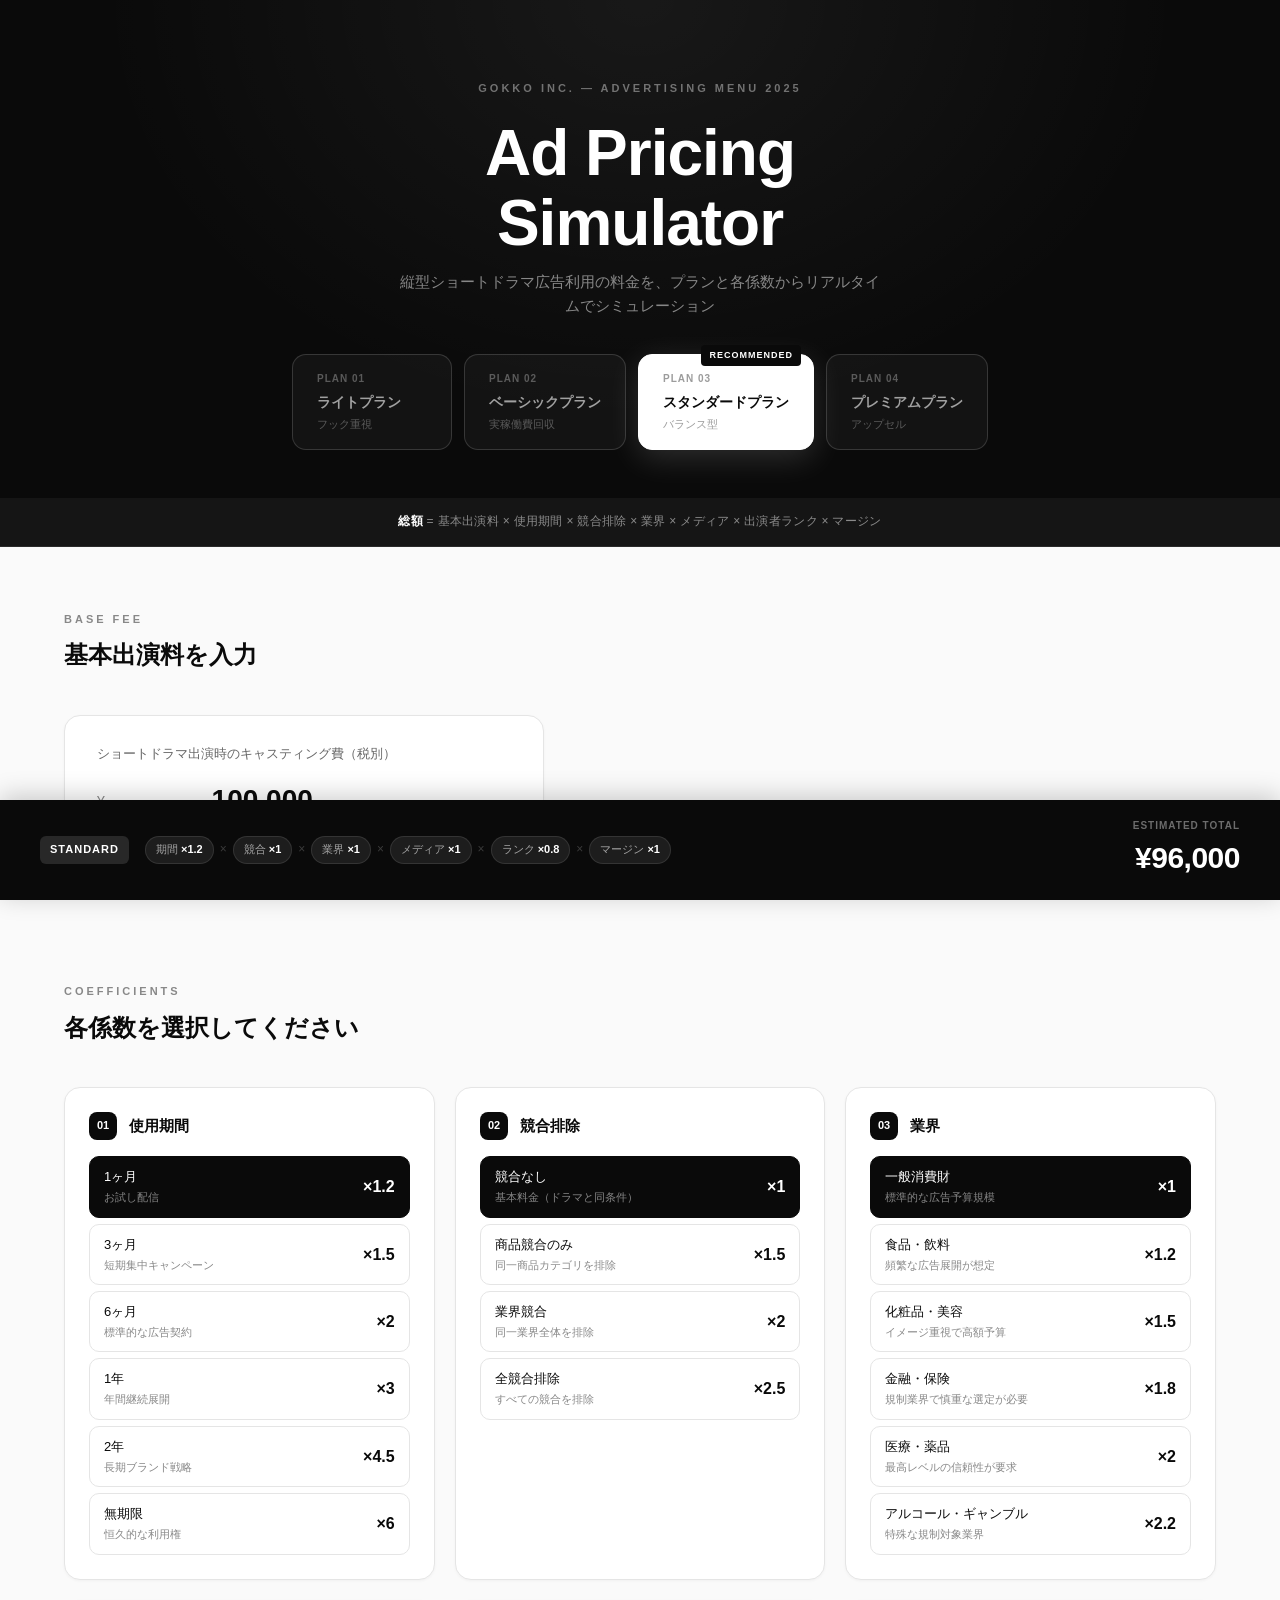
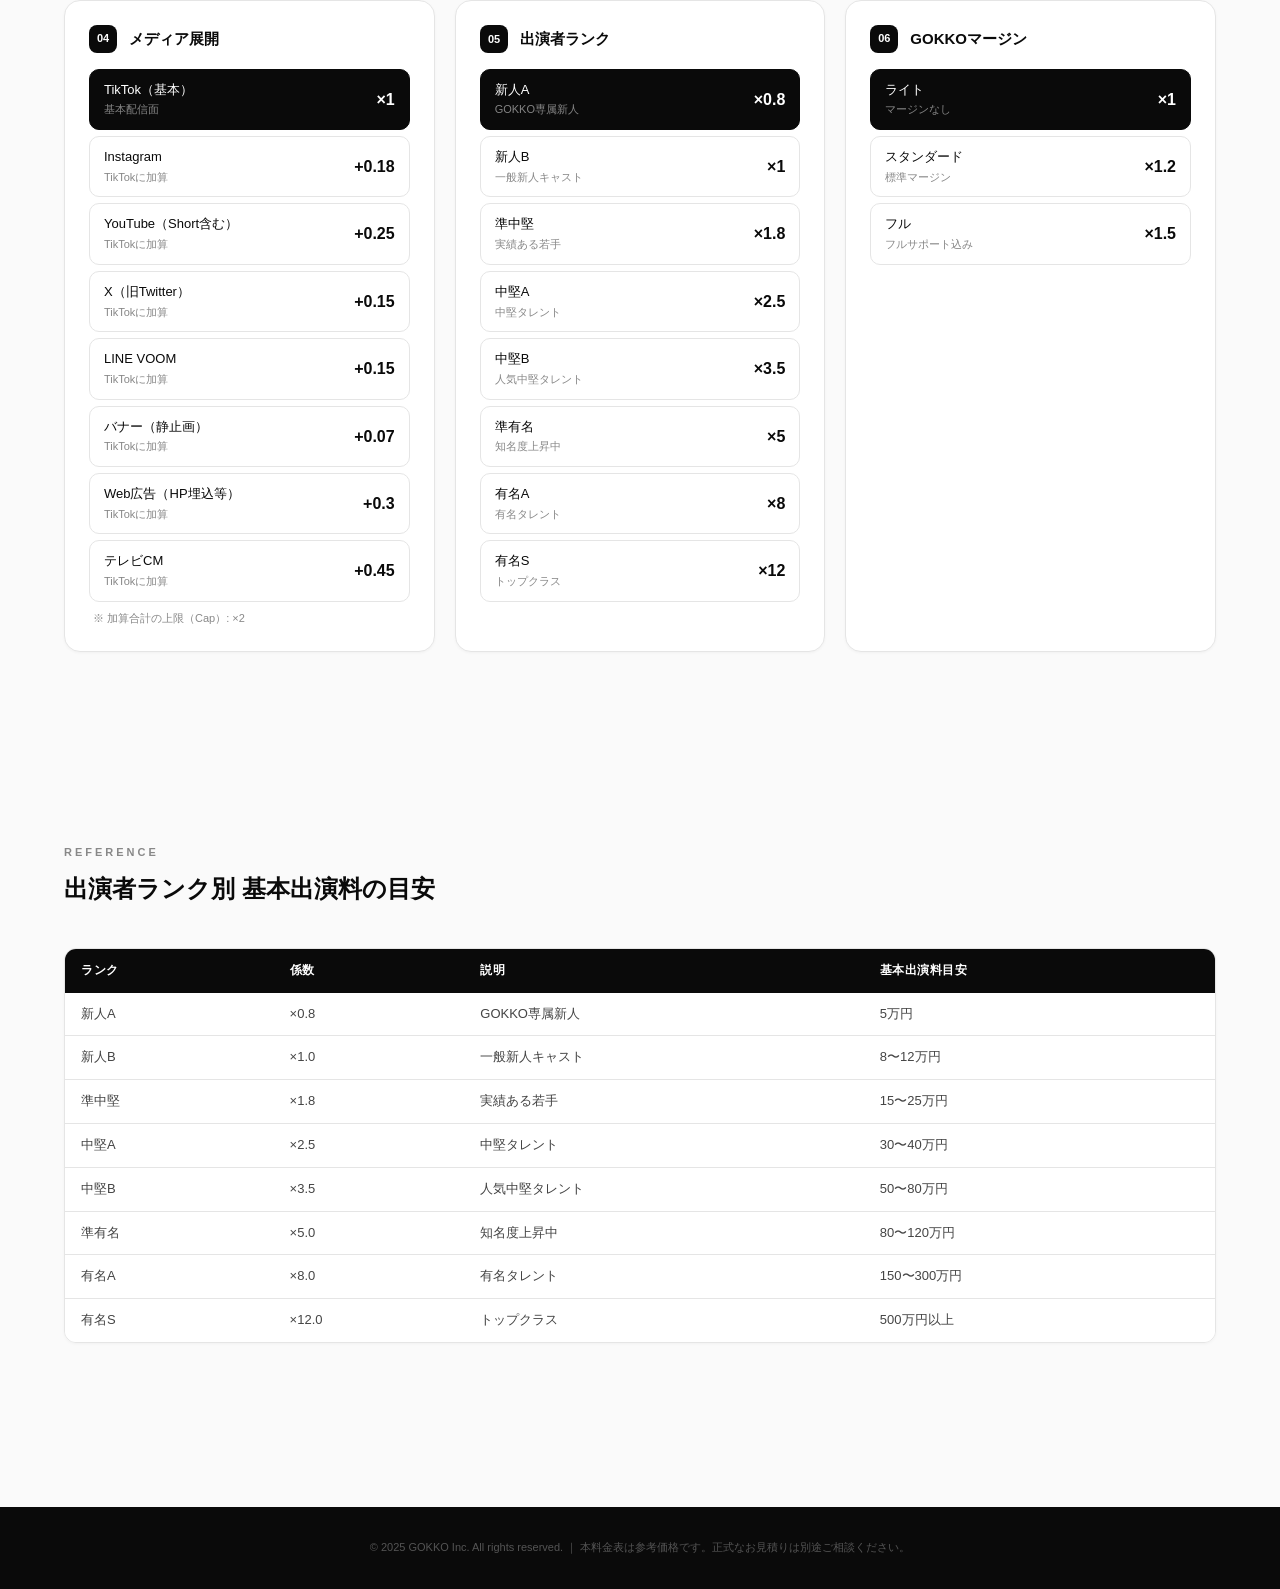
==== gokko-ad-pricing-preview.html @ 164bc6ac "Initial commit: ごっこ倶楽部広告料金シミュレーション Co-Authored-By: Claude Opus 4.6 (1M context) <noreply@anthropic.c" ====
<!DOCTYPE html>
<html lang="ja">
<head>
<meta charset="UTF-8">
<meta name="viewport" content="width=device-width, initial-scale=1.0">
<title>GOKKO | 縦型ショートドラマ 広告利用メニュー</title>
<!-- Google Auth removed for preview -->
<style>
  *, *::before, *::after { margin: 0; padding: 0; box-sizing: border-box; }

  :root {
    --black: #0a0a0a;
    --dark: #151515;
    --gray-900: #1e1e1e;
    --gray-800: #2a2a2a;
    --gray-700: #444;
    --gray-600: #666;
    --gray-500: #888;
    --gray-400: #aaa;
    --gray-300: #ccc;
    --gray-200: #e0e0e0;
    --gray-100: #f5f5f5;
    --white: #ffffff;
    --bg: #fafafa;
    --card-bg: #ffffff;
    --card-border: #e5e5e5;
    --selected-bg: var(--black);
    --selected-text: var(--white);
    --font-ja: -apple-system, BlinkMacSystemFont, 'Hiragino Sans', 'Hiragino Kaku Gothic ProN', 'Noto Sans JP', Meiryo, sans-serif;
    --font-en: -apple-system, BlinkMacSystemFont, 'Helvetica Neue', Arial, sans-serif;
  }

  html { scroll-behavior: smooth; }
  body {
    font-family: var(--font-ja);
    background: var(--bg);
    color: var(--black);
    line-height: 1.6;
    -webkit-font-smoothing: antialiased;
  }

  /* ── Hero (Black) ── */
  .hero {
    background: var(--black);
    color: var(--white);
    min-height: 420px;
    display: flex;
    flex-direction: column;
    justify-content: center;
    align-items: center;
    text-align: center;
    padding: 80px 24px 48px;
    position: relative;
    overflow: hidden;
  }
  .hero::before {
    content: '';
    position: absolute;
    inset: 0;
    background: radial-gradient(ellipse at 50% 0%, rgba(255,255,255,0.06) 0%, transparent 60%);
  }
  .hero-badge {
    font-family: var(--font-en);
    font-size: 11px;
    font-weight: 600;
    letter-spacing: 3px;
    text-transform: uppercase;
    color: rgba(255,255,255,0.4);
    margin-bottom: 20px;
    position: relative;
  }
  .hero h1 {
    font-family: var(--font-en);
    font-size: clamp(32px, 5vw, 64px);
    font-weight: 800;
    letter-spacing: -1px;
    line-height: 1.1;
    margin-bottom: 12px;
    position: relative;
  }
  .hero p {
    font-size: 15px;
    color: rgba(255,255,255,0.5);
    max-width: 480px;
    position: relative;
  }

  /* ── Plan Selector (inside hero) ── */
  .plan-selector {
    display: flex;
    gap: 12px;
    margin-top: 36px;
    position: relative;
    flex-wrap: wrap;
    justify-content: center;
  }
  .plan-btn {
    position: relative;
    padding: 16px 24px;
    border: 1px solid rgba(255,255,255,0.15);
    border-radius: 14px;
    background: rgba(255,255,255,0.04);
    color: rgba(255,255,255,0.6);
    cursor: pointer;
    transition: all 0.3s;
    text-align: left;
    min-width: 160px;
  }
  .plan-btn:hover { border-color: rgba(255,255,255,0.3); color: var(--white); }
  .plan-btn.active {
    background: var(--white);
    color: var(--black);
    border-color: var(--white);
    box-shadow: 0 8px 32px rgba(255,255,255,0.15);
  }
  .plan-btn .plan-num {
    font-family: var(--font-en);
    font-size: 10px;
    font-weight: 700;
    letter-spacing: 1px;
    opacity: 0.5;
    display: block;
    margin-bottom: 4px;
  }
  .plan-btn.active .plan-num { opacity: 0.4; }
  .plan-btn .plan-name {
    font-size: 14px;
    font-weight: 700;
    display: block;
  }
  .plan-btn .plan-sub {
    font-size: 11px;
    opacity: 0.5;
    display: block;
    margin-top: 2px;
  }
  .plan-btn.active .plan-sub { opacity: 0.4; }
  .plan-recommended {
    position: absolute;
    top: -10px;
    right: 12px;
    font-family: var(--font-en);
    font-size: 9px;
    font-weight: 700;
    letter-spacing: 1px;
    text-transform: uppercase;
    background: var(--black);
    color: var(--white);
    padding: 3px 8px;
    border-radius: 4px;
  }
  .plan-btn.active .plan-recommended {
    background: var(--black);
    color: var(--white);
  }

  /* ── Formula Bar (Black) ── */
  .formula-bar {
    background: var(--dark);
    color: rgba(255,255,255,0.5);
    padding: 14px 24px;
    text-align: center;
    font-family: var(--font-en);
    font-size: 12px;
    letter-spacing: 0.3px;
    border-bottom: 1px solid var(--gray-800);
  }
  .formula-bar span { color: var(--white); font-weight: 600; }

  /* ── Container ── */
  .container { max-width: 1200px; margin: 0 auto; padding: 0 24px; }

  .section { padding: 64px 0; }
  .section-label {
    font-family: var(--font-en);
    font-size: 11px;
    font-weight: 600;
    letter-spacing: 3px;
    text-transform: uppercase;
    color: var(--gray-500);
    margin-bottom: 8px;
  }
  .section-title {
    font-size: 24px;
    font-weight: 700;
    margin-bottom: 40px;
    color: var(--black);
  }

  /* ── Base Fee ── */
  .base-fee-card {
    background: var(--card-bg);
    border: 1px solid var(--card-border);
    border-radius: 16px;
    padding: 28px 32px;
    max-width: 480px;
    box-shadow: 0 1px 3px rgba(0,0,0,0.04);
  }
  .base-fee-card label {
    display: block;
    font-size: 13px;
    font-weight: 500;
    margin-bottom: 12px;
    color: var(--gray-600);
  }
  .input-row { display: flex; align-items: center; gap: 8px; }
  .input-row span { font-size: 14px; color: var(--gray-500); }
  .base-fee-input {
    font-family: var(--font-en);
    font-size: 28px;
    font-weight: 700;
    background: transparent;
    border: none;
    border-bottom: 2px solid var(--gray-200);
    color: var(--black);
    padding: 8px 0;
    width: 200px;
    outline: none;
    transition: border-color 0.3s;
    text-align: right;
  }
  .base-fee-input:focus { border-color: var(--black); }
  .base-fee-input::placeholder { color: var(--gray-300); }

  /* ── Coefficient Cards ── */
  .coeff-grid {
    display: grid;
    grid-template-columns: repeat(auto-fit, minmax(340px, 1fr));
    gap: 20px;
    margin-bottom: 64px;
  }
  .coeff-card {
    background: var(--card-bg);
    border: 1px solid var(--card-border);
    border-radius: 16px;
    padding: 24px;
    box-shadow: 0 1px 3px rgba(0,0,0,0.04);
    transition: box-shadow 0.3s;
  }
  .coeff-card:hover { box-shadow: 0 4px 16px rgba(0,0,0,0.08); }

  .coeff-header {
    display: flex;
    align-items: center;
    gap: 12px;
    margin-bottom: 16px;
  }
  .coeff-number {
    font-family: var(--font-en);
    font-size: 11px;
    font-weight: 700;
    width: 28px;
    height: 28px;
    display: flex;
    align-items: center;
    justify-content: center;
    background: var(--black);
    color: var(--white);
    border-radius: 8px;
  }
  .coeff-name { font-size: 15px; font-weight: 700; }

  .coeff-options, .media-options { display: flex; flex-direction: column; gap: 6px; }

  .coeff-option, .media-option {
    display: flex;
    align-items: center;
    justify-content: space-between;
    padding: 10px 14px;
    background: transparent;
    border: 1px solid var(--card-border);
    border-radius: 10px;
    cursor: pointer;
    transition: all 0.2s;
    -webkit-user-select: none;
    user-select: none;
  }
  .coeff-option:hover, .media-option:hover {
    border-color: var(--gray-400);
    background: var(--gray-100);
  }
  .coeff-option.selected, .media-option.selected {
    background: var(--black);
    color: var(--white);
    border-color: var(--black);
  }
  .coeff-option.selected .opt-coeff, .media-option.selected .opt-coeff { color: var(--white); }
  .coeff-option.selected .opt-desc, .media-option.selected .opt-desc { color: rgba(255,255,255,0.5); }

  .opt-left { display: flex; flex-direction: column; gap: 1px; }
  .opt-label { font-size: 13px; font-weight: 500; }
  .opt-desc { font-size: 11px; color: var(--gray-500); transition: color 0.2s; }
  .opt-coeff {
    font-family: var(--font-en);
    font-size: 16px;
    font-weight: 700;
    color: var(--black);
    transition: color 0.2s;
    white-space: nowrap;
    margin-left: 12px;
  }

  .media-note {
    font-size: 11px;
    color: var(--gray-500);
    margin-top: 8px;
    padding-left: 4px;
  }

  /* ── Result Panel (Black) ── */
  .result-panel {
    position: sticky;
    bottom: 0;
    left: 0;
    right: 0;
    background: var(--black);
    color: var(--white);
    padding: 18px 24px;
    z-index: 100;
    box-shadow: 0 -4px 24px rgba(0,0,0,0.2);
  }
  .result-inner {
    max-width: 1200px;
    margin: 0 auto;
    display: flex;
    align-items: center;
    justify-content: space-between;
    flex-wrap: wrap;
    gap: 16px;
  }
  .result-left { display: flex; align-items: center; gap: 16px; flex-wrap: wrap; }
  .result-plan-badge {
    font-family: var(--font-en);
    font-size: 11px;
    font-weight: 700;
    letter-spacing: 1px;
    padding: 5px 10px;
    background: rgba(255,255,255,0.12);
    border-radius: 6px;
    white-space: nowrap;
  }
  .result-breakdown {
    display: flex;
    align-items: center;
    gap: 6px;
    flex-wrap: wrap;
  }
  .result-chip {
    font-size: 11px;
    padding: 4px 10px;
    background: rgba(255,255,255,0.08);
    border: 1px solid rgba(255,255,255,0.1);
    border-radius: 16px;
    color: rgba(255,255,255,0.6);
    white-space: nowrap;
  }
  .result-chip span {
    color: var(--white);
    font-family: var(--font-en);
    font-weight: 600;
  }
  .result-multiply {
    color: rgba(255,255,255,0.2);
    font-family: var(--font-en);
    font-weight: 300;
    font-size: 12px;
  }
  .result-total { text-align: right; }
  .result-total-label {
    font-size: 10px;
    color: rgba(255,255,255,0.4);
    letter-spacing: 1px;
    text-transform: uppercase;
    font-family: var(--font-en);
    font-weight: 600;
  }
  .result-total-value {
    font-family: var(--font-en);
    font-size: 30px;
    font-weight: 800;
    letter-spacing: -0.5px;
  }

  /* ── Reference Table ── */
  .ref-table-wrap {
    overflow-x: auto;
    margin-top: 32px;
    border-radius: 12px;
    border: 1px solid var(--card-border);
    box-shadow: 0 1px 3px rgba(0,0,0,0.04);
  }
  .ref-table {
    width: 100%;
    border-collapse: collapse;
    font-size: 13px;
    background: var(--card-bg);
  }
  .ref-table th {
    background: var(--black);
    color: var(--white);
    padding: 12px 16px;
    text-align: left;
    font-weight: 600;
    font-size: 12px;
    letter-spacing: 0.5px;
    white-space: nowrap;
  }
  .ref-table td {
    padding: 11px 16px;
    border-bottom: 1px solid var(--card-border);
    color: var(--gray-700);
  }
  .ref-table tr:last-child td { border-bottom: none; }
  .ref-table tr:hover td { background: var(--gray-100); }

  /* ── Footer (Black) ── */
  .footer {
    background: var(--black);
    color: rgba(255,255,255,0.3);
    padding: 32px 24px;
    text-align: center;
    font-size: 11px;
  }

  /* ── Responsive ── */
  @media (max-width: 768px) {
    .hero { min-height: auto; padding: 48px 20px 36px; }
    .hero h1 { font-size: 28px; }
    .plan-selector { flex-direction: column; align-items: stretch; }
    .plan-btn { min-width: unset; }
    .coeff-grid { grid-template-columns: 1fr; gap: 14px; }
    .result-inner { flex-direction: column; align-items: stretch; }
    .result-left { justify-content: center; }
    .result-total { text-align: center; }
    .result-total-value { font-size: 24px; }
    .section { padding: 40px 0; }
    .section-title { font-size: 20px; margin-bottom: 28px; }
  }

  /* ── Animations ── */
  @keyframes fadeUp {
    from { opacity: 0; transform: translateY(16px); }
    to { opacity: 1; transform: translateY(0); }
  }
  .coeff-card { animation: fadeUp 0.4s ease both; }
  .coeff-card:nth-child(1) { animation-delay: 0.03s; }
  .coeff-card:nth-child(2) { animation-delay: 0.06s; }
  .coeff-card:nth-child(3) { animation-delay: 0.09s; }
  .coeff-card:nth-child(4) { animation-delay: 0.12s; }
  .coeff-card:nth-child(5) { animation-delay: 0.15s; }
  .coeff-card:nth-child(6) { animation-delay: 0.18s; }

  /* ── Login Overlay ── */
  .login-overlay {
    position: fixed;
    inset: 0;
    z-index: 9999;
    background: var(--gray-100);
    display: flex;
    align-items: center;
    justify-content: center;
    transition: opacity 0.4s, visibility 0.4s;
  }
  .login-overlay.hidden {
    opacity: 0;
    visibility: hidden;
    pointer-events: none;
  }
  .login-card {
    background: var(--white);
    border-radius: 20px;
    padding: 48px 40px;
    text-align: center;
    max-width: 400px;
    width: 90%;
    box-shadow: 0 2px 20px rgba(0,0,0,0.06);
  }
  .login-card h2 {
    font-size: 26px;
    font-weight: 900;
    margin-bottom: 6px;
    color: var(--black);
  }
  .login-card .login-sub {
    font-size: 13px;
    color: var(--gray-500);
    margin-bottom: 32px;
  }
  .login-box {
    background: var(--gray-100);
    border-radius: 14px;
    padding: 28px 24px;
    margin-bottom: 20px;
  }
  .login-box p {
    font-size: 13px;
    color: var(--gray-600);
    margin-bottom: 16px;
  }
  .google-btn {
    display: inline-flex;
    align-items: center;
    gap: 10px;
    background: var(--white);
    border: 1px solid var(--card-border);
    border-radius: 10px;
    padding: 12px 28px;
    font-size: 14px;
    font-weight: 500;
    color: var(--black);
    cursor: pointer;
    transition: all 0.2s;
    font-family: var(--font-ja);
  }
  .google-btn:hover {
    border-color: var(--gray-400);
    box-shadow: 0 2px 8px rgba(0,0,0,0.08);
  }
  .google-btn svg { width: 18px; height: 18px; }
  .login-domain {
    font-size: 12px;
    color: var(--gray-400);
  }
  .login-error {
    color: #d32f2f;
    font-size: 12px;
    margin-top: 12px;
    display: none;
  }

  .app-content { display: block; }
  .login-overlay { display: none; }
</style>
</head>
<body>

<!-- ── Login Overlay ── -->
<div class="login-overlay" id="loginOverlay">
  <div class="login-card">
    <h2>広告料金シミュレーター</h2>
    <p class="login-sub">縦型ショートドラマ 広告利用メニュー</p>
    <div class="login-box">
      <p>gokkoclub.jp のアカウントでログインしてください</p>
      <button class="google-btn" id="googleLoginBtn" onclick="handleGoogleLogin()">
        <svg viewBox="0 0 48 48"><path fill="#EA4335" d="M24 9.5c3.54 0 6.71 1.22 9.21 3.6l6.85-6.85C35.9 2.38 30.47 0 24 0 14.62 0 6.51 5.38 2.56 13.22l7.98 6.19C12.43 13.72 17.74 9.5 24 9.5z"/><path fill="#4285F4" d="M46.98 24.55c0-1.57-.15-3.09-.38-4.55H24v9.02h12.94c-.58 2.96-2.26 5.48-4.78 7.18l7.73 6c4.51-4.18 7.09-10.36 7.09-17.65z"/><path fill="#FBBC05" d="M10.53 28.59c-.48-1.45-.76-2.99-.76-4.59s.27-3.14.76-4.59l-7.98-6.19C.92 16.46 0 20.12 0 24c0 3.88.92 7.54 2.56 10.78l7.97-6.19z"/><path fill="#34A853" d="M24 48c6.48 0 11.93-2.13 15.89-5.81l-7.73-6c-2.15 1.45-4.92 2.3-8.16 2.3-6.26 0-11.57-4.22-13.47-9.91l-7.98 6.19C6.51 42.62 14.62 48 24 48z"/></svg>
        Google でログイン
      </button>
      <p class="login-error" id="loginError">@gokkoclub.jp のメールアドレスでログインしてください</p>
    </div>
    <p class="login-domain">@gokkoclub.jp のメールアドレスが必要です</p>
  </div>
</div>

<!-- ── App Content (hidden until login) ── -->
<div class="app-content" id="appContent">

<!-- ── Hero ── -->
<section class="hero">
  <div class="hero-badge">GOKKO Inc. — Advertising Menu 2025</div>
  <h1>Ad Pricing<br>Simulator</h1>
  <p>縦型ショートドラマ広告利用の料金を、プランと各係数からリアルタイムでシミュレーション</p>

  <div class="plan-selector" id="planSelector">
    <div class="plan-btn" data-plan="0">
      <span class="plan-num">PLAN 01</span>
      <span class="plan-name">ライトプラン</span>
      <span class="plan-sub">フック重視</span>
    </div>
    <div class="plan-btn" data-plan="1">
      <span class="plan-num">PLAN 02</span>
      <span class="plan-name">ベーシックプラン</span>
      <span class="plan-sub">実稼働費回収</span>
    </div>
    <div class="plan-btn active" data-plan="2">
      <span class="plan-recommended">RECOMMENDED</span>
      <span class="plan-num">PLAN 03</span>
      <span class="plan-name">スタンダードプラン</span>
      <span class="plan-sub">バランス型</span>
    </div>
    <div class="plan-btn" data-plan="3">
      <span class="plan-num">PLAN 04</span>
      <span class="plan-name">プレミアムプラン</span>
      <span class="plan-sub">アップセル</span>
    </div>
  </div>
</section>

<!-- ── Formula Bar ── -->
<div class="formula-bar">
  <span>総額</span> = 基本出演料 × 使用期間 × 競合排除 × 業界 × メディア × 出演者ランク × マージン
</div>

<!-- ── Main ── -->
<div class="container">

  <!-- Base Fee -->
  <section class="section">
    <div class="section-label">Base Fee</div>
    <div class="section-title">基本出演料を入力</div>
    <div class="base-fee-card">
      <label>ショートドラマ出演時のキャスティング費（税別）</label>
      <div class="input-row">
        <span>¥</span>
        <input type="text" class="base-fee-input" id="baseFee" placeholder="100,000" value="100,000">
      </div>
    </div>
  </section>

  <!-- Coefficients -->
  <section class="section">
    <div class="section-label">Coefficients</div>
    <div class="section-title">各係数を選択してください</div>
    <div class="coeff-grid" id="coeffGrid"></div>
  </section>

  <!-- Reference -->
  <section class="section">
    <div class="section-label">Reference</div>
    <div class="section-title">出演者ランク別 基本出演料の目安</div>
    <div class="ref-table-wrap">
      <table class="ref-table">
        <thead>
          <tr><th>ランク</th><th>係数</th><th>説明</th><th>基本出演料目安</th></tr>
        </thead>
        <tbody>
          <tr><td>新人A</td><td>×0.8</td><td>GOKKO専属新人</td><td>5万円</td></tr>
          <tr><td>新人B</td><td>×1.0</td><td>一般新人キャスト</td><td>8〜12万円</td></tr>
          <tr><td>準中堅</td><td>×1.8</td><td>実績ある若手</td><td>15〜25万円</td></tr>
          <tr><td>中堅A</td><td>×2.5</td><td>中堅タレント</td><td>30〜40万円</td></tr>
          <tr><td>中堅B</td><td>×3.5</td><td>人気中堅タレント</td><td>50〜80万円</td></tr>
          <tr><td>準有名</td><td>×5.0</td><td>知名度上昇中</td><td>80〜120万円</td></tr>
          <tr><td>有名A</td><td>×8.0</td><td>有名タレント</td><td>150〜300万円</td></tr>
          <tr><td>有名S</td><td>×12.0</td><td>トップクラス</td><td>500万円以上</td></tr>
        </tbody>
      </table>
    </div>
  </section>
</div>

<!-- ── Sticky Result ── -->
<div class="result-panel" id="resultPanel">
  <div class="result-inner">
    <div class="result-left">
      <div class="result-plan-badge" id="resultPlanBadge">STANDARD</div>
      <div class="result-breakdown" id="resultBreakdown"></div>
    </div>
    <div class="result-total">
      <div class="result-total-label">Estimated Total</div>
      <div class="result-total-value" id="resultValue">¥0</div>
    </div>
  </div>
</div>

<!-- ── Footer ── -->
<footer class="footer">
  © 2025 GOKKO Inc. All rights reserved. ｜ 本料金表は参考価格です。正式なお見積りは別途ご相談ください。
</footer>

</div><!-- /app-content -->

<script>
// ═══════════════════════════════════════
// PLAN DATA — 4 plans × 5 coefficient categories
// ═══════════════════════════════════════
const PLANS = [
  // ── PLAN 0: ライトプラン（フック重視）──
  {
    name: 'ライトプラン',
    nameEn: 'LIGHT',
    period: [
      { label: '1ヶ月', coeff: 0.8, desc: 'お試し配信' },
      { label: '3ヶ月', coeff: 1.0, desc: '短期集中キャンペーン' },
      { label: '6ヶ月', coeff: 1.3, desc: '標準的な広告契約' },
      { label: '1年',   coeff: 2.0, desc: '年間継続展開' },
      { label: '2年',   coeff: 3.0, desc: '長期ブランド戦略' },
      { label: '無期限', coeff: 4.0, desc: '恒久的な利用権' },
    ],
    competition: [
      { label: '競合なし',     coeff: 1.0, desc: '基本料金（ドラマと同条件）' },
      { label: '商品競合のみ', coeff: 1.3, desc: '同一商品カテゴリを排除' },
      { label: '業界競合',     coeff: 1.6, desc: '同一業界全体を排除' },
      { label: '全競合排除',   coeff: 2.0, desc: 'すべての競合を排除' },
    ],
    industry: [
      { label: '一般消費財',           coeff: 1.0, desc: '標準的な広告予算規模' },
      { label: '食品・飲料',           coeff: 1.1, desc: '頻繁な広告展開が想定' },
      { label: '化粧品・美容',         coeff: 1.3, desc: 'イメージ重視で高額予算' },
      { label: '金融・保険',           coeff: 1.6, desc: '規制業界で慎重な選定が必要' },
      { label: '医療・薬品',           coeff: 1.8, desc: '最高レベルの信頼性が要求' },
      { label: 'アルコール・ギャンブル', coeff: 2.0, desc: '特殊な規制対象業界' },
    ],
    media: [
      { label: 'TikTok（基本）',       coeff: 1.0,  desc: '基本配信面', base: true },
      { label: 'Instagram',           coeff: 0.15, desc: 'TikTokに加算' },
      { label: 'YouTube（Short含む）', coeff: 0.2,  desc: 'TikTokに加算' },
      { label: 'X（旧Twitter）',       coeff: 0.1,  desc: 'TikTokに加算' },
      { label: 'LINE VOOM',           coeff: 0.1,  desc: 'TikTokに加算' },
      { label: 'バナー（静止画）',     coeff: 0.05, desc: 'TikTokに加算' },
      { label: 'Web広告（HP埋込等）',  coeff: 0.25, desc: 'TikTokに加算' },
      { label: 'テレビCM',            coeff: 0.4,  desc: 'TikTokに加算' },
    ],
    mediaCap: 1.8,
  },
  // ── PLAN 1: ベーシックプラン（実稼働費回収）──
  {
    name: 'ベーシックプラン',
    nameEn: 'BASIC',
    period: [
      { label: '1ヶ月', coeff: 1.0, desc: 'お試し配信' },
      { label: '3ヶ月', coeff: 1.2, desc: '短期集中キャンペーン' },
      { label: '6ヶ月', coeff: 1.6, desc: '標準的な広告契約' },
      { label: '1年',   coeff: 2.4, desc: '年間継続展開' },
      { label: '2年',   coeff: 3.6, desc: '長期ブランド戦略' },
      { label: '無期限', coeff: 4.8, desc: '恒久的な利用権' },
    ],
    competition: [
      { label: '競合なし',     coeff: 1.0, desc: '基本料金（ドラマと同条件）' },
      { label: '商品競合のみ', coeff: 1.5, desc: '同一商品カテゴリを排除' },
      { label: '業界競合',     coeff: 2.0, desc: '同一業界全体を排除' },
      { label: '全競合排除',   coeff: 2.4, desc: 'すべての競合を排除' },
    ],
    industry: [
      { label: '一般消費財',           coeff: 1.0,  desc: '標準的な広告予算規模' },
      { label: '食品・飲料',           coeff: 1.15, desc: '頻繁な広告展開が想定' },
      { label: '化粧品・美容',         coeff: 1.4,  desc: 'イメージ重視で高額予算' },
      { label: '金融・保険',           coeff: 1.7,  desc: '規制業界で慎重な選定が必要' },
      { label: '医療・薬品',           coeff: 1.9,  desc: '最高レベルの信頼性が要求' },
      { label: 'アルコール・ギャンブル', coeff: 2.1,  desc: '特殊な規制対象業界' },
    ],
    media: [
      { label: 'TikTok（基本）',       coeff: 1.0,  desc: '基本配信面', base: true },
      { label: 'Instagram',           coeff: 0.17, desc: 'TikTokに加算' },
      { label: 'YouTube（Short含む）', coeff: 0.22, desc: 'TikTokに加算' },
      { label: 'X（旧Twitter）',       coeff: 0.12, desc: 'TikTokに加算' },
      { label: 'LINE VOOM',           coeff: 0.12, desc: 'TikTokに加算' },
      { label: 'バナー（静止画）',     coeff: 0.06, desc: 'TikTokに加算' },
      { label: 'Web広告（HP埋込等）',  coeff: 0.27, desc: 'TikTokに加算' },
      { label: 'テレビCM',            coeff: 0.44, desc: 'TikTokに加算' },
    ],
    mediaCap: 1.9,
  },
  // ── PLAN 2: スタンダードプラン（バランス）──
  {
    name: 'スタンダードプラン',
    nameEn: 'STANDARD',
    period: [
      { label: '1ヶ月', coeff: 1.2, desc: 'お試し配信' },
      { label: '3ヶ月', coeff: 1.5, desc: '短期集中キャンペーン' },
      { label: '6ヶ月', coeff: 2.0, desc: '標準的な広告契約' },
      { label: '1年',   coeff: 3.0, desc: '年間継続展開' },
      { label: '2年',   coeff: 4.5, desc: '長期ブランド戦略' },
      { label: '無期限', coeff: 6.0, desc: '恒久的な利用権' },
    ],
    competition: [
      { label: '競合なし',     coeff: 1.0, desc: '基本料金（ドラマと同条件）' },
      { label: '商品競合のみ', coeff: 1.5, desc: '同一商品カテゴリを排除' },
      { label: '業界競合',     coeff: 2.0, desc: '同一業界全体を排除' },
      { label: '全競合排除',   coeff: 2.5, desc: 'すべての競合を排除' },
    ],
    industry: [
      { label: '一般消費財',           coeff: 1.0, desc: '標準的な広告予算規模' },
      { label: '食品・飲料',           coeff: 1.2, desc: '頻繁な広告展開が想定' },
      { label: '化粧品・美容',         coeff: 1.5, desc: 'イメージ重視で高額予算' },
      { label: '金融・保険',           coeff: 1.8, desc: '規制業界で慎重な選定が必要' },
      { label: '医療・薬品',           coeff: 2.0, desc: '最高レベルの信頼性が要求' },
      { label: 'アルコール・ギャンブル', coeff: 2.2, desc: '特殊な規制対象業界' },
    ],
    media: [
      { label: 'TikTok（基本）',       coeff: 1.0,  desc: '基本配信面', base: true },
      { label: 'Instagram',           coeff: 0.18, desc: 'TikTokに加算' },
      { label: 'YouTube（Short含む）', coeff: 0.25, desc: 'TikTokに加算' },
      { label: 'X（旧Twitter）',       coeff: 0.15, desc: 'TikTokに加算' },
      { label: 'LINE VOOM',           coeff: 0.15, desc: 'TikTokに加算' },
      { label: 'バナー（静止画）',     coeff: 0.07, desc: 'TikTokに加算' },
      { label: 'Web広告（HP埋込等）',  coeff: 0.3,  desc: 'TikTokに加算' },
      { label: 'テレビCM',            coeff: 0.45, desc: 'TikTokに加算' },
    ],
    mediaCap: 2.0,
  },
  // ── PLAN 3: プレミアムプラン（アップセル）──
  {
    name: 'プレミアムプラン',
    nameEn: 'PREMIUM',
    period: [
      { label: '1ヶ月', coeff: 1.5, desc: 'お試し配信' },
      { label: '3ヶ月', coeff: 1.8, desc: '短期集中キャンペーン' },
      { label: '6ヶ月', coeff: 2.4, desc: '標準的な広告契約' },
      { label: '1年',   coeff: 3.6, desc: '年間継続展開' },
      { label: '2年',   coeff: 5.4, desc: '長期ブランド戦略' },
      { label: '無期限', coeff: 7.2, desc: '恒久的な利用権' },
    ],
    competition: [
      { label: '競合なし',     coeff: 1.0, desc: '基本料金（ドラマと同条件）' },
      { label: '商品競合のみ', coeff: 2.0, desc: '同一商品カテゴリを排除' },
      { label: '業界競合',     coeff: 2.5, desc: '同一業界全体を排除' },
      { label: '全競合排除',   coeff: 3.0, desc: 'すべての競合を排除' },
    ],
    industry: [
      { label: '一般消費財',           coeff: 1.0, desc: '標準的な広告予算規模' },
      { label: '食品・飲料',           coeff: 1.3, desc: '頻繁な広告展開が想定' },
      { label: '化粧品・美容',         coeff: 1.6, desc: 'イメージ重視で高額予算' },
      { label: '金融・保険',           coeff: 2.0, desc: '規制業界で慎重な選定が必要' },
      { label: '医療・薬品',           coeff: 2.5, desc: '最高レベルの信頼性が要求' },
      { label: 'アルコール・ギャンブル', coeff: 3.0, desc: '特殊な規制対象業界' },
    ],
    media: [
      { label: 'TikTok（基本）',       coeff: 1.0, desc: '基本配信面', base: true },
      { label: 'Instagram',           coeff: 0.3, desc: 'TikTokに加算' },
      { label: 'YouTube（Short含む）', coeff: 0.4, desc: 'TikTokに加算' },
      { label: 'X（旧Twitter）',       coeff: 0.2, desc: 'TikTokに加算' },
      { label: 'LINE VOOM',           coeff: 0.2, desc: 'TikTokに加算' },
      { label: 'バナー（静止画）',     coeff: 0.1, desc: 'TikTokに加算' },
      { label: 'Web広告（HP埋込等）',  coeff: 0.5, desc: 'TikTokに加算' },
      { label: 'テレビCM',            coeff: 0.6, desc: 'TikTokに加算' },
    ],
    mediaCap: 3.0,
  },
];

// GOKKO Margin is shared across all plans (3 tiers)
const MARGIN = [
  { label: 'ライト',      coeff: 1.0, desc: 'マージンなし' },
  { label: 'スタンダード', coeff: 1.2, desc: '標準マージン' },
  { label: 'フル',        coeff: 1.5, desc: 'フルサポート込み' },
];

// Talent rank is shared across all plans
const RANK = [
  { label: '新人A',  coeff: 0.8,  desc: 'GOKKO専属新人' },
  { label: '新人B',  coeff: 1.0,  desc: '一般新人キャスト' },
  { label: '準中堅', coeff: 1.8,  desc: '実績ある若手' },
  { label: '中堅A',  coeff: 2.5,  desc: '中堅タレント' },
  { label: '中堅B',  coeff: 3.5,  desc: '人気中堅タレント' },
  { label: '準有名', coeff: 5.0,  desc: '知名度上昇中' },
  { label: '有名A',  coeff: 8.0,  desc: '有名タレント' },
  { label: '有名S',  coeff: 12.0, desc: 'トップクラス' },
];

// ═══════════════════════════════════════
// STATE
// ═══════════════════════════════════════
let currentPlan = 2; // default: スタンダード
const state = { period: 0, competition: 0, industry: 0, media: [0], rank: 0, margin: 0 };

// ═══════════════════════════════════════
// PLAN SELECTOR
// ═══════════════════════════════════════
document.querySelectorAll('.plan-btn').forEach(btn => {
  btn.addEventListener('click', () => {
    currentPlan = parseInt(btn.dataset.plan);
    document.querySelectorAll('.plan-btn').forEach(b => b.classList.remove('active'));
    btn.classList.add('active');
    // Reset selections
    state.period = 0; state.competition = 0; state.industry = 0; state.media = [0]; state.rank = 0; state.margin = 0;
    renderCards();
    calculate();
  });
});

// ═══════════════════════════════════════
// RENDER
// ═══════════════════════════════════════
function getCoeffCategories() {
  const plan = PLANS[currentPlan];
  return [
    { id: 'period',      num: '01', name: '使用期間',      type: 'radio',    options: plan.period },
    { id: 'competition', num: '02', name: '競合排除',      type: 'radio',    options: plan.competition },
    { id: 'industry',    num: '03', name: '業界',          type: 'radio',    options: plan.industry },
    { id: 'media',       num: '04', name: 'メディア展開',  type: 'checkbox', options: plan.media, cap: plan.mediaCap },
    { id: 'rank',        num: '05', name: '出演者ランク',  type: 'radio',    options: RANK },
    { id: 'margin',      num: '06', name: 'GOKKOマージン', type: 'radio',    options: MARGIN },
  ];
}

function renderCards() {
  const grid = document.getElementById('coeffGrid');
  grid.innerHTML = '';
  const cats = getCoeffCategories();

  cats.forEach(cat => {
    const card = document.createElement('div');
    card.className = 'coeff-card';
    const isCheck = cat.type === 'checkbox';

    let html = '';
    cat.options.forEach((opt, i) => {
      const sel = isCheck ? state[cat.id].includes(i) : state[cat.id] === i;
      const cls = `${isCheck ? 'media-option' : 'coeff-option'}${sel ? ' selected' : ''}`;
      const cv = isCheck && !opt.base ? `+${opt.coeff}` : `×${opt.coeff}`;
      html += `<div class="${cls}" data-cat="${cat.id}" data-idx="${i}" ${opt.base ? 'data-base="true"' : ''}>
        <div class="opt-left"><div class="opt-label">${opt.label}</div><div class="opt-desc">${opt.desc}</div></div>
        <div class="opt-coeff">${cv}</div></div>`;
    });

    const capNote = cat.cap ? `<div class="media-note">※ 加算合計の上限（Cap）: ×${cat.cap}</div>` : '';

    card.innerHTML = `<div class="coeff-header">
      <div class="coeff-number">${cat.num}</div><div class="coeff-name">${cat.name}</div>
    </div><div class="${isCheck ? 'media-options' : 'coeff-options'}">${html}</div>${capNote}`;

    grid.appendChild(card);
  });

  grid.querySelectorAll('.coeff-option, .media-option').forEach(el => {
    el.addEventListener('click', handleClick);
  });
}

function handleClick(e) {
  const el = e.currentTarget;
  const catId = el.dataset.cat;
  const idx = parseInt(el.dataset.idx);
  const cats = getCoeffCategories();
  const cat = cats.find(c => c.id === catId);

  if (cat.type === 'checkbox') {
    if (el.dataset.base) return;
    const a = state[catId];
    const p = a.indexOf(idx);
    p > -1 ? a.splice(p, 1) : a.push(idx);
  } else {
    state[catId] = idx;
  }
  renderCards();
  calculate();
}

// ═══════════════════════════════════════
// CALCULATE
// ═══════════════════════════════════════
function calculate() {
  const plan = PLANS[currentPlan];
  const cats = getCoeffCategories();
  const baseFee = parseInt(document.getElementById('baseFee').value.replace(/[^0-9]/g, '')) || 0;

  const pCoeff = plan.period[state.period].coeff;
  const cCoeff = plan.competition[state.competition].coeff;
  const iCoeff = plan.industry[state.industry].coeff;

  let mSum = 0;
  state.media.forEach(i => { mSum += plan.media[i].coeff; });
  const mCoeff = Math.min(mSum, plan.mediaCap);

  const rCoeff = RANK[state.rank].coeff;
  const marginCoeff = MARGIN[state.margin].coeff;

  const total = baseFee * pCoeff * cCoeff * iCoeff * mCoeff * rCoeff * marginCoeff;

  // Badge
  document.getElementById('resultPlanBadge').textContent = plan.nameEn;

  // Breakdown
  const bd = document.getElementById('resultBreakdown');
  const chips = [
    { l: '期間', v: pCoeff }, { l: '競合', v: cCoeff }, { l: '業界', v: iCoeff },
    { l: 'メディア', v: mCoeff }, { l: 'ランク', v: rCoeff }, { l: 'マージン', v: marginCoeff },
  ];
  bd.innerHTML = chips.map((c, i) =>
    `<span class="result-chip">${c.l} <span>×${c.v}</span></span>${i < chips.length - 1 ? '<span class="result-multiply">×</span>' : ''}`
  ).join('');

  document.getElementById('resultValue').textContent = '¥' + Math.round(total).toLocaleString('ja-JP');
}

// ═══════════════════════════════════════
// INPUT FORMAT
// ═══════════════════════════════════════
document.getElementById('baseFee').addEventListener('input', function() {
  let raw = this.value.replace(/[^0-9]/g, '');
  if (raw) this.value = parseInt(raw).toLocaleString('ja-JP');
  calculate();
});

// ═══════════════════════════════════════
// INIT
// ═══════════════════════════════════════
try {
  renderCards();
  calculate();
  console.log('✅ 初期化完了: カード数 =', document.querySelectorAll('.coeff-card').length);
} catch(e) {
  console.error('❌ 初期化エラー:', e);
}
</script>
</body>
</html>
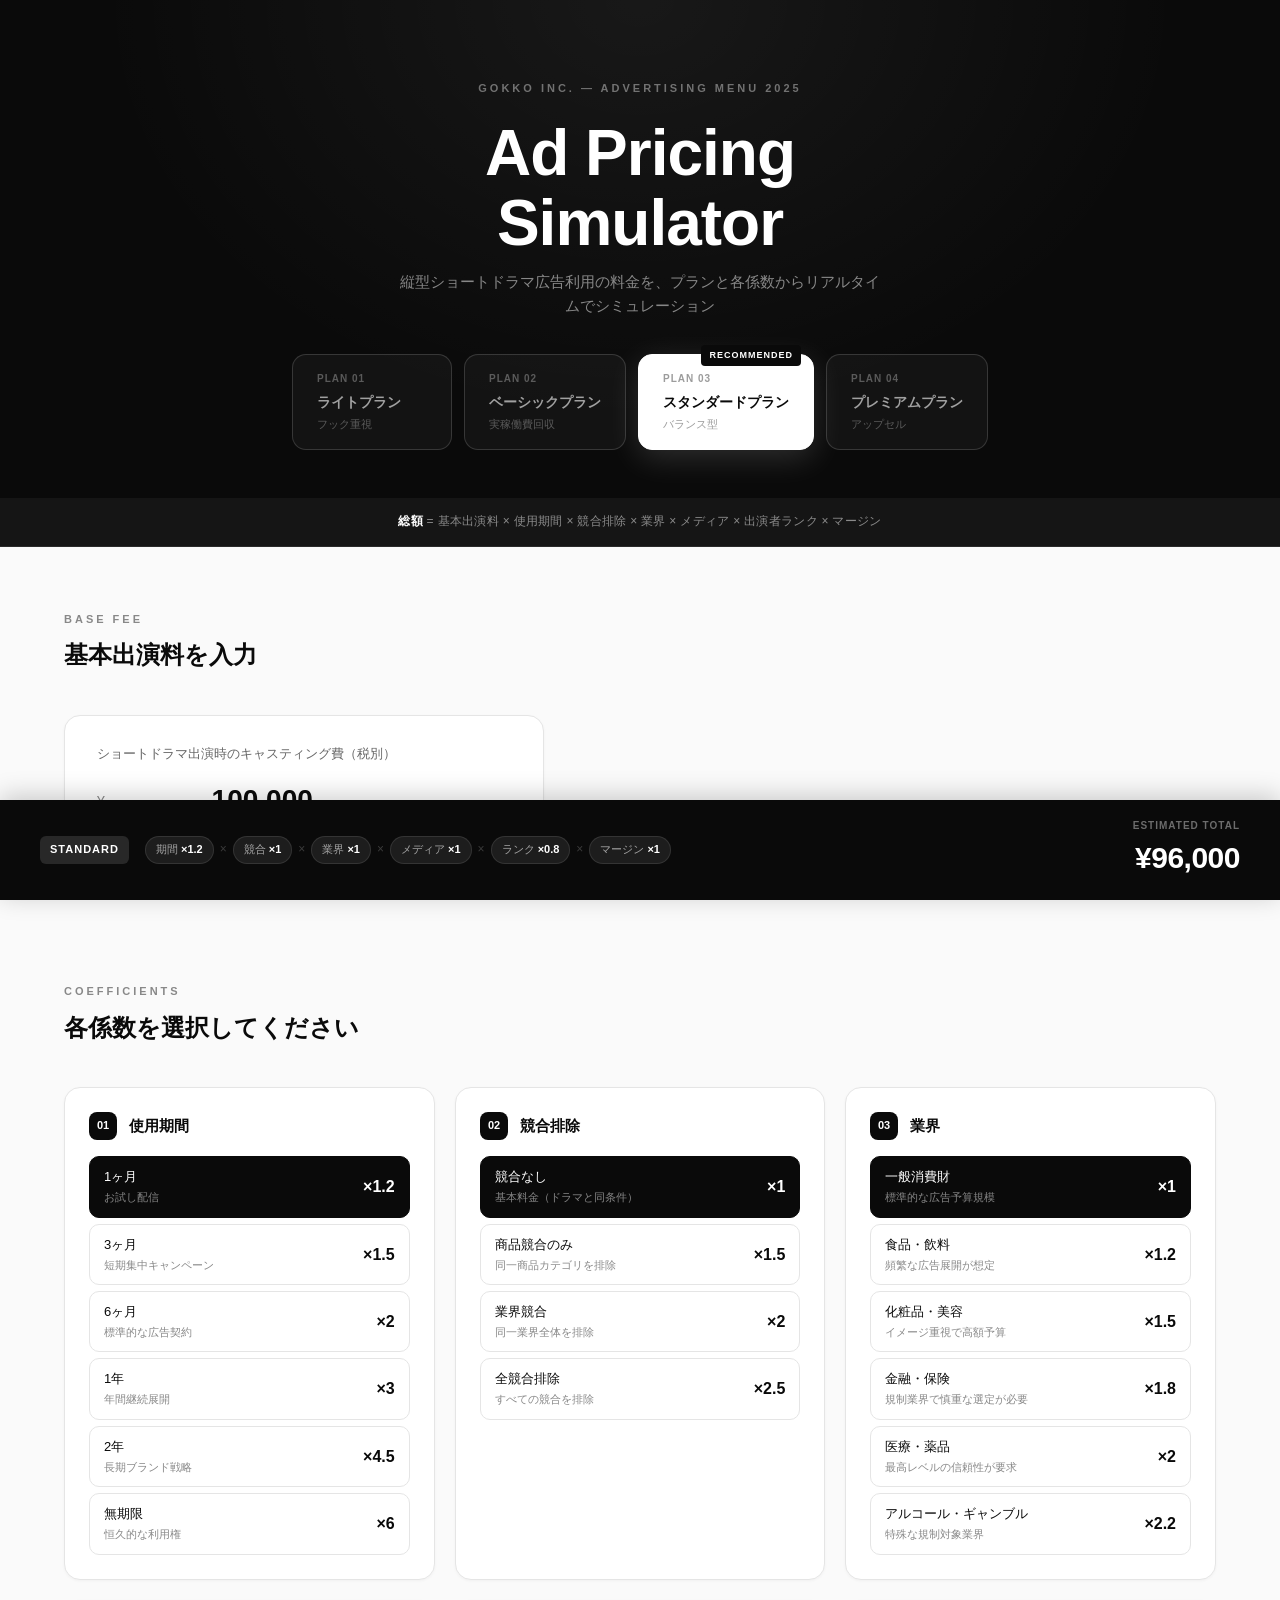
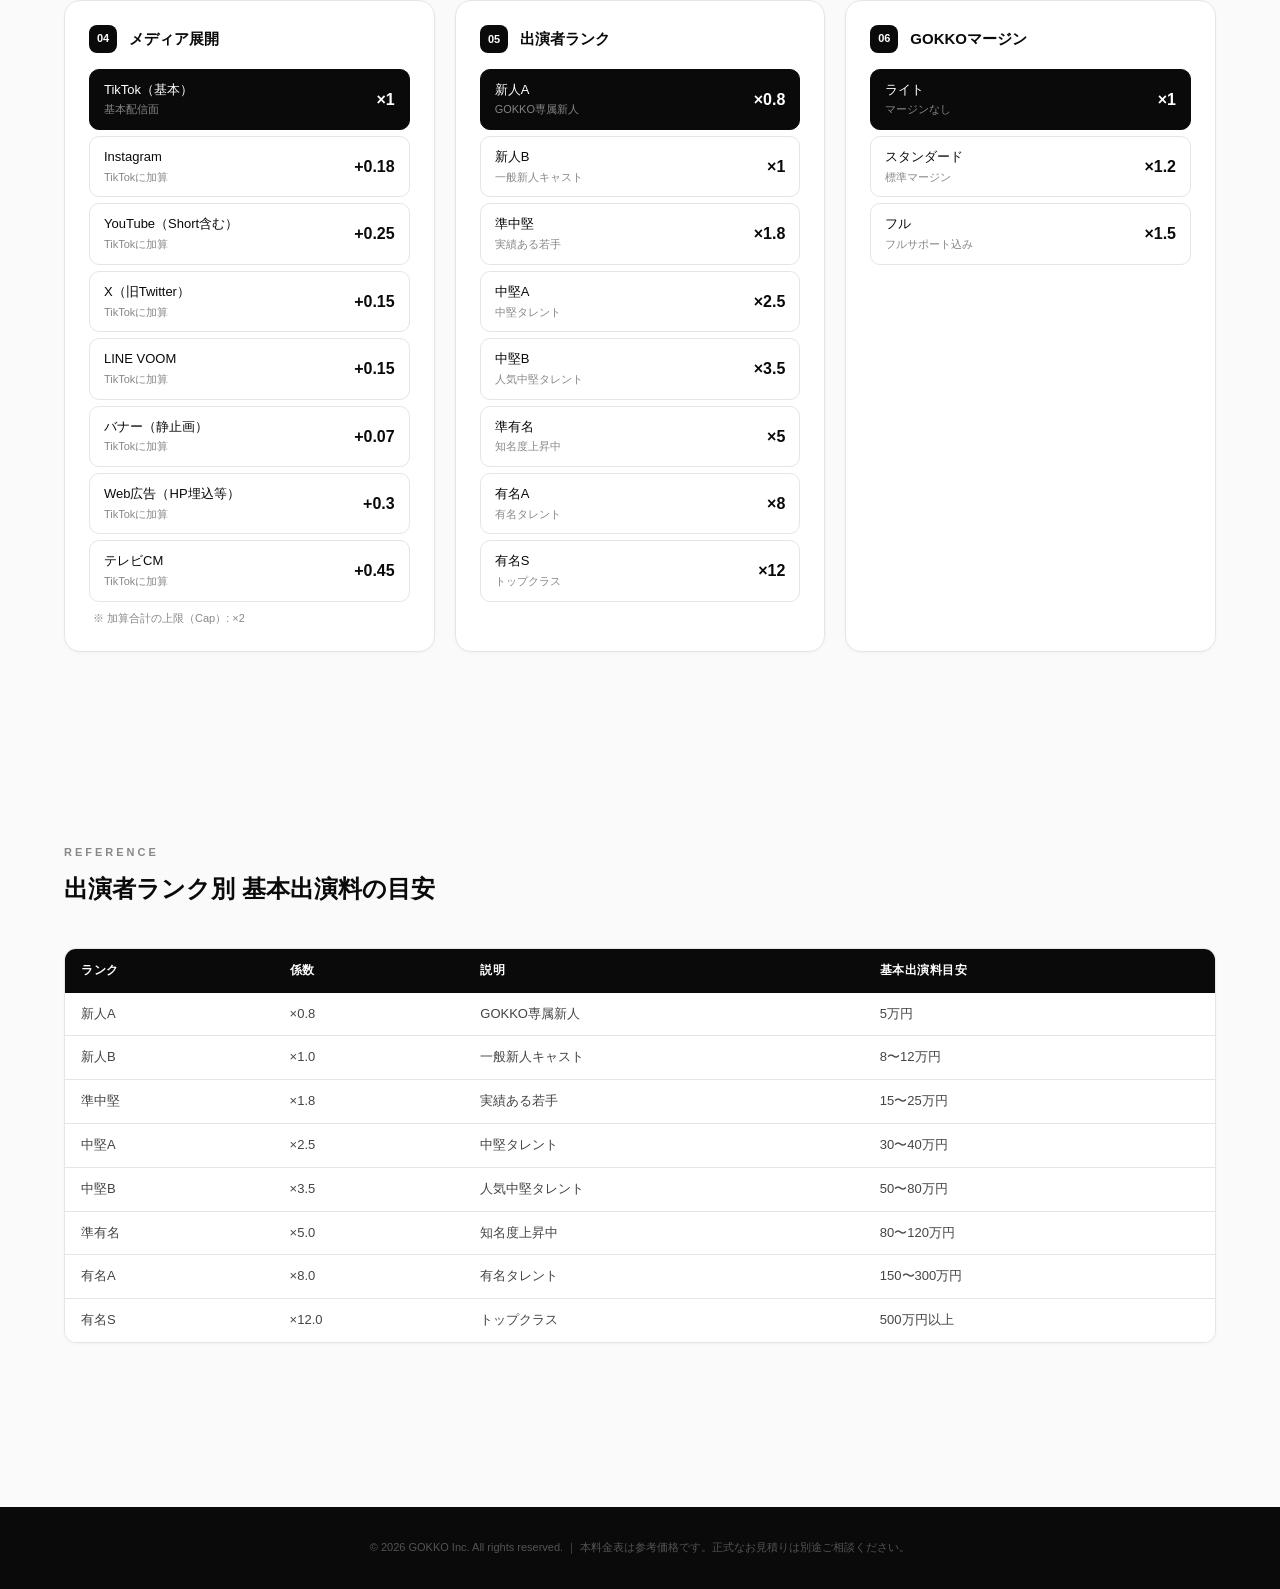
==== commit 571a8617: "pair: codex round 1" ====
--- a/gokko-ad-pricing-preview.html
+++ b/gokko-ad-pricing-preview.html
@@ -107,6 +107,13 @@
     min-width: 160px;
   }
   .plan-btn:hover { border-color: rgba(255,255,255,0.3); color: var(--white); }
+  .plan-btn:focus-visible,
+  .coeff-option:focus-visible,
+  .media-option:focus-visible,
+  .base-fee-input:focus-visible {
+    outline: 3px solid rgba(255,255,255,0.45);
+    outline-offset: 3px;
+  }
   .plan-btn.active {
     background: var(--white);
     color: var(--black);
@@ -278,6 +285,9 @@
   .coeff-option:hover, .media-option:hover {
     border-color: var(--gray-400);
     background: var(--gray-100);
+  }
+  .coeff-option:focus-visible, .media-option:focus-visible {
+    outline-color: rgba(10,10,10,0.45);
   }
   .coeff-option.selected, .media-option.selected {
     background: var(--black);
@@ -450,108 +460,24 @@
   .coeff-card:nth-child(5) { animation-delay: 0.15s; }
   .coeff-card:nth-child(6) { animation-delay: 0.18s; }
 
-  /* ── Login Overlay ── */
-  .login-overlay {
-    position: fixed;
-    inset: 0;
-    z-index: 9999;
-    background: var(--gray-100);
-    display: flex;
-    align-items: center;
-    justify-content: center;
-    transition: opacity 0.4s, visibility 0.4s;
-  }
-  .login-overlay.hidden {
-    opacity: 0;
-    visibility: hidden;
-    pointer-events: none;
-  }
-  .login-card {
-    background: var(--white);
-    border-radius: 20px;
-    padding: 48px 40px;
-    text-align: center;
-    max-width: 400px;
-    width: 90%;
-    box-shadow: 0 2px 20px rgba(0,0,0,0.06);
-  }
-  .login-card h2 {
-    font-size: 26px;
-    font-weight: 900;
-    margin-bottom: 6px;
-    color: var(--black);
-  }
-  .login-card .login-sub {
-    font-size: 13px;
-    color: var(--gray-500);
-    margin-bottom: 32px;
-  }
-  .login-box {
-    background: var(--gray-100);
-    border-radius: 14px;
-    padding: 28px 24px;
-    margin-bottom: 20px;
-  }
-  .login-box p {
-    font-size: 13px;
-    color: var(--gray-600);
-    margin-bottom: 16px;
-  }
-  .google-btn {
-    display: inline-flex;
-    align-items: center;
-    gap: 10px;
-    background: var(--white);
-    border: 1px solid var(--card-border);
-    border-radius: 10px;
-    padding: 12px 28px;
-    font-size: 14px;
-    font-weight: 500;
-    color: var(--black);
-    cursor: pointer;
-    transition: all 0.2s;
-    font-family: var(--font-ja);
-  }
-  .google-btn:hover {
-    border-color: var(--gray-400);
-    box-shadow: 0 2px 8px rgba(0,0,0,0.08);
-  }
-  .google-btn svg { width: 18px; height: 18px; }
-  .login-domain {
-    font-size: 12px;
-    color: var(--gray-400);
-  }
-  .login-error {
-    color: #d32f2f;
-    font-size: 12px;
-    margin-top: 12px;
-    display: none;
+  .sr-only {
+    position: absolute;
+    width: 1px;
+    height: 1px;
+    padding: 0;
+    margin: -1px;
+    overflow: hidden;
+    clip: rect(0, 0, 0, 0);
+    white-space: nowrap;
+    border: 0;
   }
 
   .app-content { display: block; }
-  .login-overlay { display: none; }
 </style>
 </head>
 <body>
 
-<!-- ── Login Overlay ── -->
-<div class="login-overlay" id="loginOverlay">
-  <div class="login-card">
-    <h2>広告料金シミュレーター</h2>
-    <p class="login-sub">縦型ショートドラマ 広告利用メニュー</p>
-    <div class="login-box">
-      <p>gokkoclub.jp のアカウントでログインしてください</p>
-      <button class="google-btn" id="googleLoginBtn" onclick="handleGoogleLogin()">
-        <svg viewBox="0 0 48 48"><path fill="#EA4335" d="M24 9.5c3.54 0 6.71 1.22 9.21 3.6l6.85-6.85C35.9 2.38 30.47 0 24 0 14.62 0 6.51 5.38 2.56 13.22l7.98 6.19C12.43 13.72 17.74 9.5 24 9.5z"/><path fill="#4285F4" d="M46.98 24.55c0-1.57-.15-3.09-.38-4.55H24v9.02h12.94c-.58 2.96-2.26 5.48-4.78 7.18l7.73 6c4.51-4.18 7.09-10.36 7.09-17.65z"/><path fill="#FBBC05" d="M10.53 28.59c-.48-1.45-.76-2.99-.76-4.59s.27-3.14.76-4.59l-7.98-6.19C.92 16.46 0 20.12 0 24c0 3.88.92 7.54 2.56 10.78l7.97-6.19z"/><path fill="#34A853" d="M24 48c6.48 0 11.93-2.13 15.89-5.81l-7.73-6c-2.15 1.45-4.92 2.3-8.16 2.3-6.26 0-11.57-4.22-13.47-9.91l-7.98 6.19C6.51 42.62 14.62 48 24 48z"/></svg>
-        Google でログイン
-      </button>
-      <p class="login-error" id="loginError">@gokkoclub.jp のメールアドレスでログインしてください</p>
-    </div>
-    <p class="login-domain">@gokkoclub.jp のメールアドレスが必要です</p>
-  </div>
-</div>
-
-<!-- ── App Content (hidden until login) ── -->
+<!-- ── App Content ── -->
 <div class="app-content" id="appContent">
 
 <!-- ── Hero ── -->
@@ -560,24 +486,24 @@
   <h1>Ad Pricing<br>Simulator</h1>
   <p>縦型ショートドラマ広告利用の料金を、プランと各係数からリアルタイムでシミュレーション</p>
 
-  <div class="plan-selector" id="planSelector">
-    <div class="plan-btn" data-plan="0">
+  <div class="plan-selector" id="planSelector" role="radiogroup" aria-label="プラン選択">
+    <div class="plan-btn" data-plan="0" role="radio" aria-checked="false" tabindex="0">
       <span class="plan-num">PLAN 01</span>
       <span class="plan-name">ライトプラン</span>
       <span class="plan-sub">フック重視</span>
     </div>
-    <div class="plan-btn" data-plan="1">
+    <div class="plan-btn" data-plan="1" role="radio" aria-checked="false" tabindex="0">
       <span class="plan-num">PLAN 02</span>
       <span class="plan-name">ベーシックプラン</span>
       <span class="plan-sub">実稼働費回収</span>
     </div>
-    <div class="plan-btn active" data-plan="2">
+    <div class="plan-btn active" data-plan="2" role="radio" aria-checked="true" tabindex="0">
       <span class="plan-recommended">RECOMMENDED</span>
       <span class="plan-num">PLAN 03</span>
       <span class="plan-name">スタンダードプラン</span>
       <span class="plan-sub">バランス型</span>
     </div>
-    <div class="plan-btn" data-plan="3">
+    <div class="plan-btn" data-plan="3" role="radio" aria-checked="false" tabindex="0">
       <span class="plan-num">PLAN 04</span>
       <span class="plan-name">プレミアムプラン</span>
       <span class="plan-sub">アップセル</span>
@@ -601,7 +527,7 @@
       <label>ショートドラマ出演時のキャスティング費（税別）</label>
       <div class="input-row">
         <span>¥</span>
-        <input type="text" class="base-fee-input" id="baseFee" placeholder="100,000" value="100,000">
+        <input type="text" class="base-fee-input" id="baseFee" placeholder="100,000" value="100,000" inputmode="numeric" aria-label="基本出演料">
       </div>
     </div>
   </section>
@@ -646,14 +572,15 @@
     </div>
     <div class="result-total">
       <div class="result-total-label">Estimated Total</div>
-      <div class="result-total-value" id="resultValue">¥0</div>
+      <div class="result-total-value" id="resultValue" aria-live="polite" aria-atomic="true">¥0</div>
     </div>
   </div>
+  <div class="sr-only" id="resultLiveRegion" aria-live="polite" aria-atomic="true"></div>
 </div>
 
 <!-- ── Footer ── -->
 <footer class="footer">
-  © 2025 GOKKO Inc. All rights reserved. ｜ 本料金表は参考価格です。正式なお見積りは別途ご相談ください。
+  © <span class="copyright-year">2026</span> GOKKO Inc. All rights reserved. ｜ 本料金表は参考価格です。正式なお見積りは別途ご相談ください。
 </footer>
 
 </div><!-- /app-content -->
@@ -845,15 +772,34 @@
 // ═══════════════════════════════════════
 // PLAN SELECTOR
 // ═══════════════════════════════════════
+function syncCurrentYear() {
+  const currentYear = new Date().getFullYear();
+  document.querySelectorAll('.copyright-year').forEach(el => {
+    el.textContent = String(currentYear);
+  });
+}
+
+function selectPlan(btn) {
+  currentPlan = parseInt(btn.dataset.plan);
+  document.querySelectorAll('.plan-btn').forEach(b => {
+    b.classList.remove('active');
+    b.setAttribute('aria-checked', 'false');
+  });
+  btn.classList.add('active');
+  btn.setAttribute('aria-checked', 'true');
+  // Reset selections
+  state.period = 0; state.competition = 0; state.industry = 0; state.media = [0]; state.rank = 0; state.margin = 0;
+  renderCards();
+  calculate();
+}
+
 document.querySelectorAll('.plan-btn').forEach(btn => {
-  btn.addEventListener('click', () => {
-    currentPlan = parseInt(btn.dataset.plan);
-    document.querySelectorAll('.plan-btn').forEach(b => b.classList.remove('active'));
-    btn.classList.add('active');
-    // Reset selections
-    state.period = 0; state.competition = 0; state.industry = 0; state.media = [0]; state.rank = 0; state.margin = 0;
-    renderCards();
-    calculate();
+  btn.addEventListener('click', () => selectPlan(btn));
+  btn.addEventListener('keydown', (e) => {
+    if (e.key === 'Enter' || e.key === ' ') {
+      e.preventDefault();
+      selectPlan(btn);
+    }
   });
 });
 
@@ -887,22 +833,33 @@
       const sel = isCheck ? state[cat.id].includes(i) : state[cat.id] === i;
       const cls = `${isCheck ? 'media-option' : 'coeff-option'}${sel ? ' selected' : ''}`;
       const cv = isCheck && !opt.base ? `+${opt.coeff}` : `×${opt.coeff}`;
-      html += `<div class="${cls}" data-cat="${cat.id}" data-idx="${i}" ${opt.base ? 'data-base="true"' : ''}>
+      const role = isCheck ? 'checkbox' : 'radio';
+      const ariaChecked = sel ? 'true' : 'false';
+      const ariaDisabled = opt.base ? 'true' : 'false';
+      const tabIndex = opt.base ? '-1' : '0';
+      html += `<div class="${cls}" data-cat="${cat.id}" data-idx="${i}" ${opt.base ? 'data-base="true"' : ''} role="${role}" aria-checked="${ariaChecked}" aria-disabled="${ariaDisabled}" tabindex="${tabIndex}">
         <div class="opt-left"><div class="opt-label">${opt.label}</div><div class="opt-desc">${opt.desc}</div></div>
         <div class="opt-coeff">${cv}</div></div>`;
     });
 
     const capNote = cat.cap ? `<div class="media-note">※ 加算合計の上限（Cap）: ×${cat.cap}</div>` : '';
+    const groupRole = isCheck ? 'group' : 'radiogroup';
 
     card.innerHTML = `<div class="coeff-header">
       <div class="coeff-number">${cat.num}</div><div class="coeff-name">${cat.name}</div>
-    </div><div class="${isCheck ? 'media-options' : 'coeff-options'}">${html}</div>${capNote}`;
+    </div><div class="${isCheck ? 'media-options' : 'coeff-options'}" role="${groupRole}" aria-label="${cat.name}">${html}</div>${capNote}`;
 
     grid.appendChild(card);
   });
 
   grid.querySelectorAll('.coeff-option, .media-option').forEach(el => {
     el.addEventListener('click', handleClick);
+    el.addEventListener('keydown', (e) => {
+      if (e.key === 'Enter' || e.key === ' ') {
+        e.preventDefault();
+        handleClick(e);
+      }
+    });
   });
 }
 
@@ -930,7 +887,6 @@
 // ═══════════════════════════════════════
 function calculate() {
   const plan = PLANS[currentPlan];
-  const cats = getCoeffCategories();
   const baseFee = parseInt(document.getElementById('baseFee').value.replace(/[^0-9]/g, '')) || 0;
 
   const pCoeff = plan.period[state.period].coeff;
@@ -959,7 +915,10 @@
     `<span class="result-chip">${c.l} <span>×${c.v}</span></span>${i < chips.length - 1 ? '<span class="result-multiply">×</span>' : ''}`
   ).join('');
 
-  document.getElementById('resultValue').textContent = '¥' + Math.round(total).toLocaleString('ja-JP');
+  const formattedTotal = '¥' + Math.round(total).toLocaleString('ja-JP');
+  document.getElementById('resultValue').textContent = formattedTotal;
+  document.getElementById('resultLiveRegion').textContent =
+    `${plan.name}、見積総額 ${formattedTotal}。期間 ${pCoeff}、競合 ${cCoeff}、業界 ${iCoeff}、メディア ${mCoeff}、ランク ${rCoeff}、マージン ${marginCoeff}。`;
 }
 
 // ═══════════════════════════════════════
@@ -975,6 +934,7 @@
 // INIT
 // ═══════════════════════════════════════
 try {
+  syncCurrentYear();
   renderCards();
   calculate();
   console.log('✅ 初期化完了: カード数 =', document.querySelectorAll('.coeff-card').length);
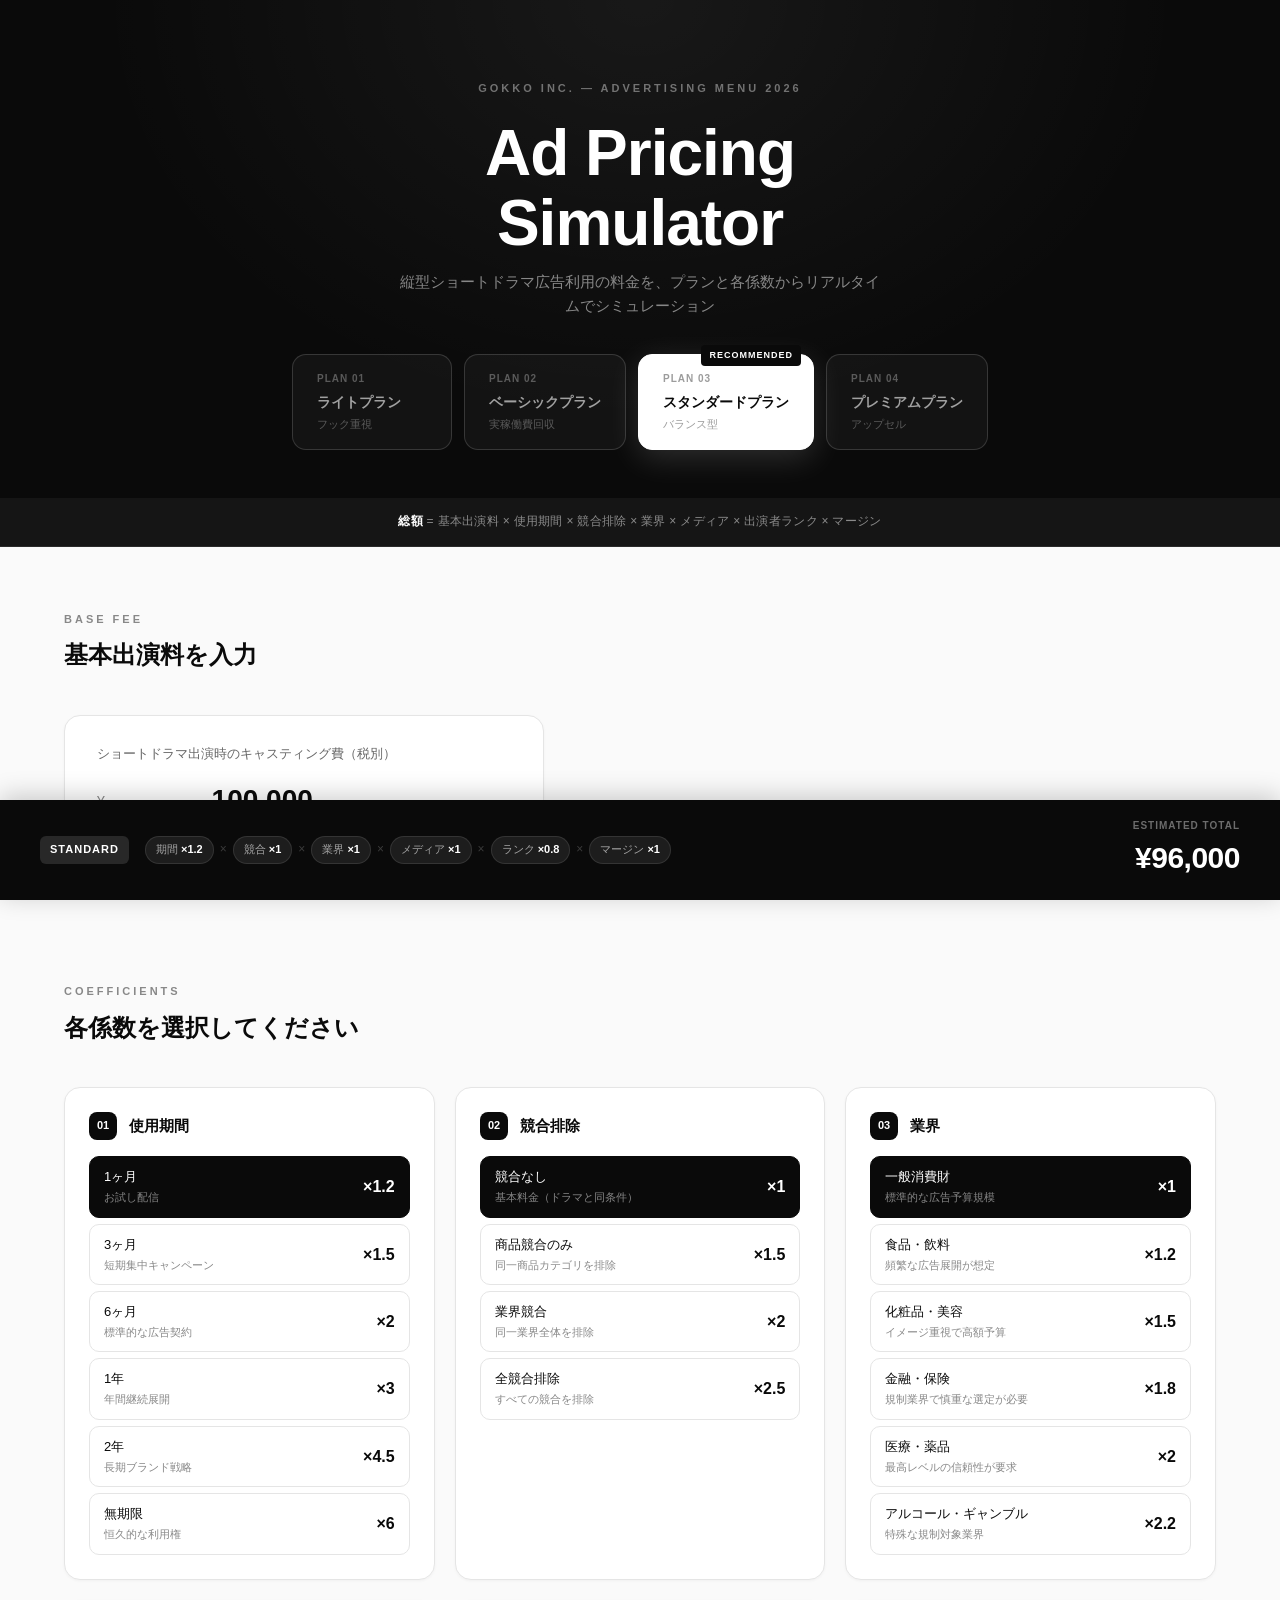
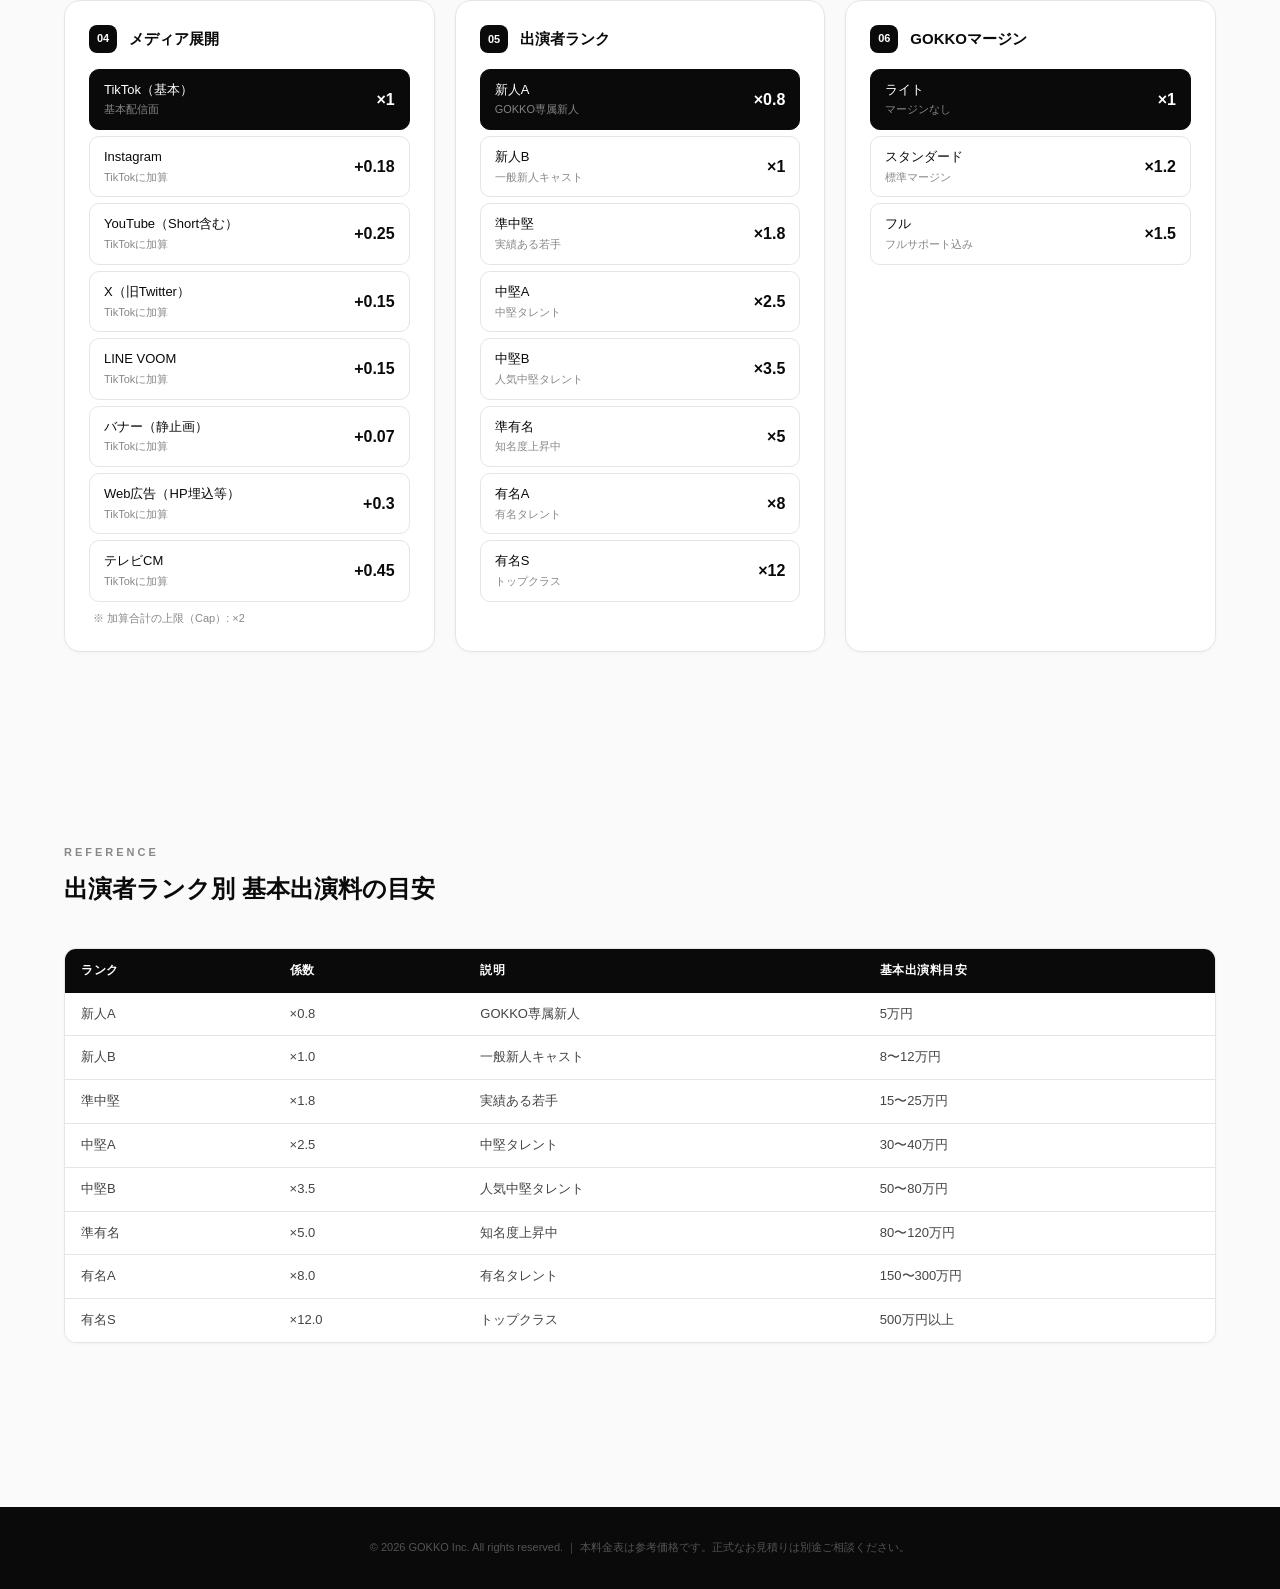
==== commit a13cbcf0: "pair: claude round 2" ====
--- a/gokko-ad-pricing-preview.html
+++ b/gokko-ad-pricing-preview.html
@@ -3,477 +3,8 @@
 <head>
 <meta charset="UTF-8">
 <meta name="viewport" content="width=device-width, initial-scale=1.0">
-<title>GOKKO | 縦型ショートドラマ 広告利用メニュー</title>
-<!-- Google Auth removed for preview -->
-<style>
-  *, *::before, *::after { margin: 0; padding: 0; box-sizing: border-box; }
-
-  :root {
-    --black: #0a0a0a;
-    --dark: #151515;
-    --gray-900: #1e1e1e;
-    --gray-800: #2a2a2a;
-    --gray-700: #444;
-    --gray-600: #666;
-    --gray-500: #888;
-    --gray-400: #aaa;
-    --gray-300: #ccc;
-    --gray-200: #e0e0e0;
-    --gray-100: #f5f5f5;
-    --white: #ffffff;
-    --bg: #fafafa;
-    --card-bg: #ffffff;
-    --card-border: #e5e5e5;
-    --selected-bg: var(--black);
-    --selected-text: var(--white);
-    --font-ja: -apple-system, BlinkMacSystemFont, 'Hiragino Sans', 'Hiragino Kaku Gothic ProN', 'Noto Sans JP', Meiryo, sans-serif;
-    --font-en: -apple-system, BlinkMacSystemFont, 'Helvetica Neue', Arial, sans-serif;
-  }
-
-  html { scroll-behavior: smooth; }
-  body {
-    font-family: var(--font-ja);
-    background: var(--bg);
-    color: var(--black);
-    line-height: 1.6;
-    -webkit-font-smoothing: antialiased;
-  }
-
-  /* ── Hero (Black) ── */
-  .hero {
-    background: var(--black);
-    color: var(--white);
-    min-height: 420px;
-    display: flex;
-    flex-direction: column;
-    justify-content: center;
-    align-items: center;
-    text-align: center;
-    padding: 80px 24px 48px;
-    position: relative;
-    overflow: hidden;
-  }
-  .hero::before {
-    content: '';
-    position: absolute;
-    inset: 0;
-    background: radial-gradient(ellipse at 50% 0%, rgba(255,255,255,0.06) 0%, transparent 60%);
-  }
-  .hero-badge {
-    font-family: var(--font-en);
-    font-size: 11px;
-    font-weight: 600;
-    letter-spacing: 3px;
-    text-transform: uppercase;
-    color: rgba(255,255,255,0.4);
-    margin-bottom: 20px;
-    position: relative;
-  }
-  .hero h1 {
-    font-family: var(--font-en);
-    font-size: clamp(32px, 5vw, 64px);
-    font-weight: 800;
-    letter-spacing: -1px;
-    line-height: 1.1;
-    margin-bottom: 12px;
-    position: relative;
-  }
-  .hero p {
-    font-size: 15px;
-    color: rgba(255,255,255,0.5);
-    max-width: 480px;
-    position: relative;
-  }
-
-  /* ── Plan Selector (inside hero) ── */
-  .plan-selector {
-    display: flex;
-    gap: 12px;
-    margin-top: 36px;
-    position: relative;
-    flex-wrap: wrap;
-    justify-content: center;
-  }
-  .plan-btn {
-    position: relative;
-    padding: 16px 24px;
-    border: 1px solid rgba(255,255,255,0.15);
-    border-radius: 14px;
-    background: rgba(255,255,255,0.04);
-    color: rgba(255,255,255,0.6);
-    cursor: pointer;
-    transition: all 0.3s;
-    text-align: left;
-    min-width: 160px;
-  }
-  .plan-btn:hover { border-color: rgba(255,255,255,0.3); color: var(--white); }
-  .plan-btn:focus-visible,
-  .coeff-option:focus-visible,
-  .media-option:focus-visible,
-  .base-fee-input:focus-visible {
-    outline: 3px solid rgba(255,255,255,0.45);
-    outline-offset: 3px;
-  }
-  .plan-btn.active {
-    background: var(--white);
-    color: var(--black);
-    border-color: var(--white);
-    box-shadow: 0 8px 32px rgba(255,255,255,0.15);
-  }
-  .plan-btn .plan-num {
-    font-family: var(--font-en);
-    font-size: 10px;
-    font-weight: 700;
-    letter-spacing: 1px;
-    opacity: 0.5;
-    display: block;
-    margin-bottom: 4px;
-  }
-  .plan-btn.active .plan-num { opacity: 0.4; }
-  .plan-btn .plan-name {
-    font-size: 14px;
-    font-weight: 700;
-    display: block;
-  }
-  .plan-btn .plan-sub {
-    font-size: 11px;
-    opacity: 0.5;
-    display: block;
-    margin-top: 2px;
-  }
-  .plan-btn.active .plan-sub { opacity: 0.4; }
-  .plan-recommended {
-    position: absolute;
-    top: -10px;
-    right: 12px;
-    font-family: var(--font-en);
-    font-size: 9px;
-    font-weight: 700;
-    letter-spacing: 1px;
-    text-transform: uppercase;
-    background: var(--black);
-    color: var(--white);
-    padding: 3px 8px;
-    border-radius: 4px;
-  }
-  .plan-btn.active .plan-recommended {
-    background: var(--black);
-    color: var(--white);
-  }
-
-  /* ── Formula Bar (Black) ── */
-  .formula-bar {
-    background: var(--dark);
-    color: rgba(255,255,255,0.5);
-    padding: 14px 24px;
-    text-align: center;
-    font-family: var(--font-en);
-    font-size: 12px;
-    letter-spacing: 0.3px;
-    border-bottom: 1px solid var(--gray-800);
-  }
-  .formula-bar span { color: var(--white); font-weight: 600; }
-
-  /* ── Container ── */
-  .container { max-width: 1200px; margin: 0 auto; padding: 0 24px; }
-
-  .section { padding: 64px 0; }
-  .section-label {
-    font-family: var(--font-en);
-    font-size: 11px;
-    font-weight: 600;
-    letter-spacing: 3px;
-    text-transform: uppercase;
-    color: var(--gray-500);
-    margin-bottom: 8px;
-  }
-  .section-title {
-    font-size: 24px;
-    font-weight: 700;
-    margin-bottom: 40px;
-    color: var(--black);
-  }
-
-  /* ── Base Fee ── */
-  .base-fee-card {
-    background: var(--card-bg);
-    border: 1px solid var(--card-border);
-    border-radius: 16px;
-    padding: 28px 32px;
-    max-width: 480px;
-    box-shadow: 0 1px 3px rgba(0,0,0,0.04);
-  }
-  .base-fee-card label {
-    display: block;
-    font-size: 13px;
-    font-weight: 500;
-    margin-bottom: 12px;
-    color: var(--gray-600);
-  }
-  .input-row { display: flex; align-items: center; gap: 8px; }
-  .input-row span { font-size: 14px; color: var(--gray-500); }
-  .base-fee-input {
-    font-family: var(--font-en);
-    font-size: 28px;
-    font-weight: 700;
-    background: transparent;
-    border: none;
-    border-bottom: 2px solid var(--gray-200);
-    color: var(--black);
-    padding: 8px 0;
-    width: 200px;
-    outline: none;
-    transition: border-color 0.3s;
-    text-align: right;
-  }
-  .base-fee-input:focus { border-color: var(--black); }
-  .base-fee-input::placeholder { color: var(--gray-300); }
-
-  /* ── Coefficient Cards ── */
-  .coeff-grid {
-    display: grid;
-    grid-template-columns: repeat(auto-fit, minmax(340px, 1fr));
-    gap: 20px;
-    margin-bottom: 64px;
-  }
-  .coeff-card {
-    background: var(--card-bg);
-    border: 1px solid var(--card-border);
-    border-radius: 16px;
-    padding: 24px;
-    box-shadow: 0 1px 3px rgba(0,0,0,0.04);
-    transition: box-shadow 0.3s;
-  }
-  .coeff-card:hover { box-shadow: 0 4px 16px rgba(0,0,0,0.08); }
-
-  .coeff-header {
-    display: flex;
-    align-items: center;
-    gap: 12px;
-    margin-bottom: 16px;
-  }
-  .coeff-number {
-    font-family: var(--font-en);
-    font-size: 11px;
-    font-weight: 700;
-    width: 28px;
-    height: 28px;
-    display: flex;
-    align-items: center;
-    justify-content: center;
-    background: var(--black);
-    color: var(--white);
-    border-radius: 8px;
-  }
-  .coeff-name { font-size: 15px; font-weight: 700; }
-
-  .coeff-options, .media-options { display: flex; flex-direction: column; gap: 6px; }
-
-  .coeff-option, .media-option {
-    display: flex;
-    align-items: center;
-    justify-content: space-between;
-    padding: 10px 14px;
-    background: transparent;
-    border: 1px solid var(--card-border);
-    border-radius: 10px;
-    cursor: pointer;
-    transition: all 0.2s;
-    -webkit-user-select: none;
-    user-select: none;
-  }
-  .coeff-option:hover, .media-option:hover {
-    border-color: var(--gray-400);
-    background: var(--gray-100);
-  }
-  .coeff-option:focus-visible, .media-option:focus-visible {
-    outline-color: rgba(10,10,10,0.45);
-  }
-  .coeff-option.selected, .media-option.selected {
-    background: var(--black);
-    color: var(--white);
-    border-color: var(--black);
-  }
-  .coeff-option.selected .opt-coeff, .media-option.selected .opt-coeff { color: var(--white); }
-  .coeff-option.selected .opt-desc, .media-option.selected .opt-desc { color: rgba(255,255,255,0.5); }
-
-  .opt-left { display: flex; flex-direction: column; gap: 1px; }
-  .opt-label { font-size: 13px; font-weight: 500; }
-  .opt-desc { font-size: 11px; color: var(--gray-500); transition: color 0.2s; }
-  .opt-coeff {
-    font-family: var(--font-en);
-    font-size: 16px;
-    font-weight: 700;
-    color: var(--black);
-    transition: color 0.2s;
-    white-space: nowrap;
-    margin-left: 12px;
-  }
-
-  .media-note {
-    font-size: 11px;
-    color: var(--gray-500);
-    margin-top: 8px;
-    padding-left: 4px;
-  }
-
-  /* ── Result Panel (Black) ── */
-  .result-panel {
-    position: sticky;
-    bottom: 0;
-    left: 0;
-    right: 0;
-    background: var(--black);
-    color: var(--white);
-    padding: 18px 24px;
-    z-index: 100;
-    box-shadow: 0 -4px 24px rgba(0,0,0,0.2);
-  }
-  .result-inner {
-    max-width: 1200px;
-    margin: 0 auto;
-    display: flex;
-    align-items: center;
-    justify-content: space-between;
-    flex-wrap: wrap;
-    gap: 16px;
-  }
-  .result-left { display: flex; align-items: center; gap: 16px; flex-wrap: wrap; }
-  .result-plan-badge {
-    font-family: var(--font-en);
-    font-size: 11px;
-    font-weight: 700;
-    letter-spacing: 1px;
-    padding: 5px 10px;
-    background: rgba(255,255,255,0.12);
-    border-radius: 6px;
-    white-space: nowrap;
-  }
-  .result-breakdown {
-    display: flex;
-    align-items: center;
-    gap: 6px;
-    flex-wrap: wrap;
-  }
-  .result-chip {
-    font-size: 11px;
-    padding: 4px 10px;
-    background: rgba(255,255,255,0.08);
-    border: 1px solid rgba(255,255,255,0.1);
-    border-radius: 16px;
-    color: rgba(255,255,255,0.6);
-    white-space: nowrap;
-  }
-  .result-chip span {
-    color: var(--white);
-    font-family: var(--font-en);
-    font-weight: 600;
-  }
-  .result-multiply {
-    color: rgba(255,255,255,0.2);
-    font-family: var(--font-en);
-    font-weight: 300;
-    font-size: 12px;
-  }
-  .result-total { text-align: right; }
-  .result-total-label {
-    font-size: 10px;
-    color: rgba(255,255,255,0.4);
-    letter-spacing: 1px;
-    text-transform: uppercase;
-    font-family: var(--font-en);
-    font-weight: 600;
-  }
-  .result-total-value {
-    font-family: var(--font-en);
-    font-size: 30px;
-    font-weight: 800;
-    letter-spacing: -0.5px;
-  }
-
-  /* ── Reference Table ── */
-  .ref-table-wrap {
-    overflow-x: auto;
-    margin-top: 32px;
-    border-radius: 12px;
-    border: 1px solid var(--card-border);
-    box-shadow: 0 1px 3px rgba(0,0,0,0.04);
-  }
-  .ref-table {
-    width: 100%;
-    border-collapse: collapse;
-    font-size: 13px;
-    background: var(--card-bg);
-  }
-  .ref-table th {
-    background: var(--black);
-    color: var(--white);
-    padding: 12px 16px;
-    text-align: left;
-    font-weight: 600;
-    font-size: 12px;
-    letter-spacing: 0.5px;
-    white-space: nowrap;
-  }
-  .ref-table td {
-    padding: 11px 16px;
-    border-bottom: 1px solid var(--card-border);
-    color: var(--gray-700);
-  }
-  .ref-table tr:last-child td { border-bottom: none; }
-  .ref-table tr:hover td { background: var(--gray-100); }
-
-  /* ── Footer (Black) ── */
-  .footer {
-    background: var(--black);
-    color: rgba(255,255,255,0.3);
-    padding: 32px 24px;
-    text-align: center;
-    font-size: 11px;
-  }
-
-  /* ── Responsive ── */
-  @media (max-width: 768px) {
-    .hero { min-height: auto; padding: 48px 20px 36px; }
-    .hero h1 { font-size: 28px; }
-    .plan-selector { flex-direction: column; align-items: stretch; }
-    .plan-btn { min-width: unset; }
-    .coeff-grid { grid-template-columns: 1fr; gap: 14px; }
-    .result-inner { flex-direction: column; align-items: stretch; }
-    .result-left { justify-content: center; }
-    .result-total { text-align: center; }
-    .result-total-value { font-size: 24px; }
-    .section { padding: 40px 0; }
-    .section-title { font-size: 20px; margin-bottom: 28px; }
-  }
-
-  /* ── Animations ── */
-  @keyframes fadeUp {
-    from { opacity: 0; transform: translateY(16px); }
-    to { opacity: 1; transform: translateY(0); }
-  }
-  .coeff-card { animation: fadeUp 0.4s ease both; }
-  .coeff-card:nth-child(1) { animation-delay: 0.03s; }
-  .coeff-card:nth-child(2) { animation-delay: 0.06s; }
-  .coeff-card:nth-child(3) { animation-delay: 0.09s; }
-  .coeff-card:nth-child(4) { animation-delay: 0.12s; }
-  .coeff-card:nth-child(5) { animation-delay: 0.15s; }
-  .coeff-card:nth-child(6) { animation-delay: 0.18s; }
-
-  .sr-only {
-    position: absolute;
-    width: 1px;
-    height: 1px;
-    padding: 0;
-    margin: -1px;
-    overflow: hidden;
-    clip: rect(0, 0, 0, 0);
-    white-space: nowrap;
-    border: 0;
-  }
-
-  .app-content { display: block; }
-</style>
+<title>GOKKO | 縦型ショートドラマ 広告利用メニュー（プレビュー）</title>
+<link rel="stylesheet" href="shared.css">
 </head>
 <body>
 
@@ -482,7 +13,7 @@
 
 <!-- ── Hero ── -->
 <section class="hero">
-  <div class="hero-badge">GOKKO Inc. — Advertising Menu 2025</div>
+  <div class="hero-badge">GOKKO Inc. — Advertising Menu <span class="menu-year"></span></div>
   <h1>Ad Pricing<br>Simulator</h1>
   <p>縦型ショートドラマ広告利用の料金を、プランと各係数からリアルタイムでシミュレーション</p>
 
@@ -580,364 +111,15 @@
 
 <!-- ── Footer ── -->
 <footer class="footer">
-  © <span class="copyright-year">2026</span> GOKKO Inc. All rights reserved. ｜ 本料金表は参考価格です。正式なお見積りは別途ご相談ください。
+  © <span class="copyright-year"></span> GOKKO Inc. All rights reserved. ｜ 本料金表は参考価格です。正式なお見積りは別途ご相談ください。
 </footer>
 
 </div><!-- /app-content -->
 
+<script src="shared.js"></script>
 <script>
-// ═══════════════════════════════════════
-// PLAN DATA — 4 plans × 5 coefficient categories
-// ═══════════════════════════════════════
-const PLANS = [
-  // ── PLAN 0: ライトプラン（フック重視）──
-  {
-    name: 'ライトプラン',
-    nameEn: 'LIGHT',
-    period: [
-      { label: '1ヶ月', coeff: 0.8, desc: 'お試し配信' },
-      { label: '3ヶ月', coeff: 1.0, desc: '短期集中キャンペーン' },
-      { label: '6ヶ月', coeff: 1.3, desc: '標準的な広告契約' },
-      { label: '1年',   coeff: 2.0, desc: '年間継続展開' },
-      { label: '2年',   coeff: 3.0, desc: '長期ブランド戦略' },
-      { label: '無期限', coeff: 4.0, desc: '恒久的な利用権' },
-    ],
-    competition: [
-      { label: '競合なし',     coeff: 1.0, desc: '基本料金（ドラマと同条件）' },
-      { label: '商品競合のみ', coeff: 1.3, desc: '同一商品カテゴリを排除' },
-      { label: '業界競合',     coeff: 1.6, desc: '同一業界全体を排除' },
-      { label: '全競合排除',   coeff: 2.0, desc: 'すべての競合を排除' },
-    ],
-    industry: [
-      { label: '一般消費財',           coeff: 1.0, desc: '標準的な広告予算規模' },
-      { label: '食品・飲料',           coeff: 1.1, desc: '頻繁な広告展開が想定' },
-      { label: '化粧品・美容',         coeff: 1.3, desc: 'イメージ重視で高額予算' },
-      { label: '金融・保険',           coeff: 1.6, desc: '規制業界で慎重な選定が必要' },
-      { label: '医療・薬品',           coeff: 1.8, desc: '最高レベルの信頼性が要求' },
-      { label: 'アルコール・ギャンブル', coeff: 2.0, desc: '特殊な規制対象業界' },
-    ],
-    media: [
-      { label: 'TikTok（基本）',       coeff: 1.0,  desc: '基本配信面', base: true },
-      { label: 'Instagram',           coeff: 0.15, desc: 'TikTokに加算' },
-      { label: 'YouTube（Short含む）', coeff: 0.2,  desc: 'TikTokに加算' },
-      { label: 'X（旧Twitter）',       coeff: 0.1,  desc: 'TikTokに加算' },
-      { label: 'LINE VOOM',           coeff: 0.1,  desc: 'TikTokに加算' },
-      { label: 'バナー（静止画）',     coeff: 0.05, desc: 'TikTokに加算' },
-      { label: 'Web広告（HP埋込等）',  coeff: 0.25, desc: 'TikTokに加算' },
-      { label: 'テレビCM',            coeff: 0.4,  desc: 'TikTokに加算' },
-    ],
-    mediaCap: 1.8,
-  },
-  // ── PLAN 1: ベーシックプラン（実稼働費回収）──
-  {
-    name: 'ベーシックプラン',
-    nameEn: 'BASIC',
-    period: [
-      { label: '1ヶ月', coeff: 1.0, desc: 'お試し配信' },
-      { label: '3ヶ月', coeff: 1.2, desc: '短期集中キャンペーン' },
-      { label: '6ヶ月', coeff: 1.6, desc: '標準的な広告契約' },
-      { label: '1年',   coeff: 2.4, desc: '年間継続展開' },
-      { label: '2年',   coeff: 3.6, desc: '長期ブランド戦略' },
-      { label: '無期限', coeff: 4.8, desc: '恒久的な利用権' },
-    ],
-    competition: [
-      { label: '競合なし',     coeff: 1.0, desc: '基本料金（ドラマと同条件）' },
-      { label: '商品競合のみ', coeff: 1.5, desc: '同一商品カテゴリを排除' },
-      { label: '業界競合',     coeff: 2.0, desc: '同一業界全体を排除' },
-      { label: '全競合排除',   coeff: 2.4, desc: 'すべての競合を排除' },
-    ],
-    industry: [
-      { label: '一般消費財',           coeff: 1.0,  desc: '標準的な広告予算規模' },
-      { label: '食品・飲料',           coeff: 1.15, desc: '頻繁な広告展開が想定' },
-      { label: '化粧品・美容',         coeff: 1.4,  desc: 'イメージ重視で高額予算' },
-      { label: '金融・保険',           coeff: 1.7,  desc: '規制業界で慎重な選定が必要' },
-      { label: '医療・薬品',           coeff: 1.9,  desc: '最高レベルの信頼性が要求' },
-      { label: 'アルコール・ギャンブル', coeff: 2.1,  desc: '特殊な規制対象業界' },
-    ],
-    media: [
-      { label: 'TikTok（基本）',       coeff: 1.0,  desc: '基本配信面', base: true },
-      { label: 'Instagram',           coeff: 0.17, desc: 'TikTokに加算' },
-      { label: 'YouTube（Short含む）', coeff: 0.22, desc: 'TikTokに加算' },
-      { label: 'X（旧Twitter）',       coeff: 0.12, desc: 'TikTokに加算' },
-      { label: 'LINE VOOM',           coeff: 0.12, desc: 'TikTokに加算' },
-      { label: 'バナー（静止画）',     coeff: 0.06, desc: 'TikTokに加算' },
-      { label: 'Web広告（HP埋込等）',  coeff: 0.27, desc: 'TikTokに加算' },
-      { label: 'テレビCM',            coeff: 0.44, desc: 'TikTokに加算' },
-    ],
-    mediaCap: 1.9,
-  },
-  // ── PLAN 2: スタンダードプラン（バランス）──
-  {
-    name: 'スタンダードプラン',
-    nameEn: 'STANDARD',
-    period: [
-      { label: '1ヶ月', coeff: 1.2, desc: 'お試し配信' },
-      { label: '3ヶ月', coeff: 1.5, desc: '短期集中キャンペーン' },
-      { label: '6ヶ月', coeff: 2.0, desc: '標準的な広告契約' },
-      { label: '1年',   coeff: 3.0, desc: '年間継続展開' },
-      { label: '2年',   coeff: 4.5, desc: '長期ブランド戦略' },
-      { label: '無期限', coeff: 6.0, desc: '恒久的な利用権' },
-    ],
-    competition: [
-      { label: '競合なし',     coeff: 1.0, desc: '基本料金（ドラマと同条件）' },
-      { label: '商品競合のみ', coeff: 1.5, desc: '同一商品カテゴリを排除' },
-      { label: '業界競合',     coeff: 2.0, desc: '同一業界全体を排除' },
-      { label: '全競合排除',   coeff: 2.5, desc: 'すべての競合を排除' },
-    ],
-    industry: [
-      { label: '一般消費財',           coeff: 1.0, desc: '標準的な広告予算規模' },
-      { label: '食品・飲料',           coeff: 1.2, desc: '頻繁な広告展開が想定' },
-      { label: '化粧品・美容',         coeff: 1.5, desc: 'イメージ重視で高額予算' },
-      { label: '金融・保険',           coeff: 1.8, desc: '規制業界で慎重な選定が必要' },
-      { label: '医療・薬品',           coeff: 2.0, desc: '最高レベルの信頼性が要求' },
-      { label: 'アルコール・ギャンブル', coeff: 2.2, desc: '特殊な規制対象業界' },
-    ],
-    media: [
-      { label: 'TikTok（基本）',       coeff: 1.0,  desc: '基本配信面', base: true },
-      { label: 'Instagram',           coeff: 0.18, desc: 'TikTokに加算' },
-      { label: 'YouTube（Short含む）', coeff: 0.25, desc: 'TikTokに加算' },
-      { label: 'X（旧Twitter）',       coeff: 0.15, desc: 'TikTokに加算' },
-      { label: 'LINE VOOM',           coeff: 0.15, desc: 'TikTokに加算' },
-      { label: 'バナー（静止画）',     coeff: 0.07, desc: 'TikTokに加算' },
-      { label: 'Web広告（HP埋込等）',  coeff: 0.3,  desc: 'TikTokに加算' },
-      { label: 'テレビCM',            coeff: 0.45, desc: 'TikTokに加算' },
-    ],
-    mediaCap: 2.0,
-  },
-  // ── PLAN 3: プレミアムプラン（アップセル）──
-  {
-    name: 'プレミアムプラン',
-    nameEn: 'PREMIUM',
-    period: [
-      { label: '1ヶ月', coeff: 1.5, desc: 'お試し配信' },
-      { label: '3ヶ月', coeff: 1.8, desc: '短期集中キャンペーン' },
-      { label: '6ヶ月', coeff: 2.4, desc: '標準的な広告契約' },
-      { label: '1年',   coeff: 3.6, desc: '年間継続展開' },
-      { label: '2年',   coeff: 5.4, desc: '長期ブランド戦略' },
-      { label: '無期限', coeff: 7.2, desc: '恒久的な利用権' },
-    ],
-    competition: [
-      { label: '競合なし',     coeff: 1.0, desc: '基本料金（ドラマと同条件）' },
-      { label: '商品競合のみ', coeff: 2.0, desc: '同一商品カテゴリを排除' },
-      { label: '業界競合',     coeff: 2.5, desc: '同一業界全体を排除' },
-      { label: '全競合排除',   coeff: 3.0, desc: 'すべての競合を排除' },
-    ],
-    industry: [
-      { label: '一般消費財',           coeff: 1.0, desc: '標準的な広告予算規模' },
-      { label: '食品・飲料',           coeff: 1.3, desc: '頻繁な広告展開が想定' },
-      { label: '化粧品・美容',         coeff: 1.6, desc: 'イメージ重視で高額予算' },
-      { label: '金融・保険',           coeff: 2.0, desc: '規制業界で慎重な選定が必要' },
-      { label: '医療・薬品',           coeff: 2.5, desc: '最高レベルの信頼性が要求' },
-      { label: 'アルコール・ギャンブル', coeff: 3.0, desc: '特殊な規制対象業界' },
-    ],
-    media: [
-      { label: 'TikTok（基本）',       coeff: 1.0, desc: '基本配信面', base: true },
-      { label: 'Instagram',           coeff: 0.3, desc: 'TikTokに加算' },
-      { label: 'YouTube（Short含む）', coeff: 0.4, desc: 'TikTokに加算' },
-      { label: 'X（旧Twitter）',       coeff: 0.2, desc: 'TikTokに加算' },
-      { label: 'LINE VOOM',           coeff: 0.2, desc: 'TikTokに加算' },
-      { label: 'バナー（静止画）',     coeff: 0.1, desc: 'TikTokに加算' },
-      { label: 'Web広告（HP埋込等）',  coeff: 0.5, desc: 'TikTokに加算' },
-      { label: 'テレビCM',            coeff: 0.6, desc: 'TikTokに加算' },
-    ],
-    mediaCap: 3.0,
-  },
-];
-
-// GOKKO Margin is shared across all plans (3 tiers)
-const MARGIN = [
-  { label: 'ライト',      coeff: 1.0, desc: 'マージンなし' },
-  { label: 'スタンダード', coeff: 1.2, desc: '標準マージン' },
-  { label: 'フル',        coeff: 1.5, desc: 'フルサポート込み' },
-];
-
-// Talent rank is shared across all plans
-const RANK = [
-  { label: '新人A',  coeff: 0.8,  desc: 'GOKKO専属新人' },
-  { label: '新人B',  coeff: 1.0,  desc: '一般新人キャスト' },
-  { label: '準中堅', coeff: 1.8,  desc: '実績ある若手' },
-  { label: '中堅A',  coeff: 2.5,  desc: '中堅タレント' },
-  { label: '中堅B',  coeff: 3.5,  desc: '人気中堅タレント' },
-  { label: '準有名', coeff: 5.0,  desc: '知名度上昇中' },
-  { label: '有名A',  coeff: 8.0,  desc: '有名タレント' },
-  { label: '有名S',  coeff: 12.0, desc: 'トップクラス' },
-];
-
-// ═══════════════════════════════════════
-// STATE
-// ═══════════════════════════════════════
-let currentPlan = 2; // default: スタンダード
-const state = { period: 0, competition: 0, industry: 0, media: [0], rank: 0, margin: 0 };
-
-// ═══════════════════════════════════════
-// PLAN SELECTOR
-// ═══════════════════════════════════════
-function syncCurrentYear() {
-  const currentYear = new Date().getFullYear();
-  document.querySelectorAll('.copyright-year').forEach(el => {
-    el.textContent = String(currentYear);
-  });
-}
-
-function selectPlan(btn) {
-  currentPlan = parseInt(btn.dataset.plan);
-  document.querySelectorAll('.plan-btn').forEach(b => {
-    b.classList.remove('active');
-    b.setAttribute('aria-checked', 'false');
-  });
-  btn.classList.add('active');
-  btn.setAttribute('aria-checked', 'true');
-  // Reset selections
-  state.period = 0; state.competition = 0; state.industry = 0; state.media = [0]; state.rank = 0; state.margin = 0;
-  renderCards();
-  calculate();
-}
-
-document.querySelectorAll('.plan-btn').forEach(btn => {
-  btn.addEventListener('click', () => selectPlan(btn));
-  btn.addEventListener('keydown', (e) => {
-    if (e.key === 'Enter' || e.key === ' ') {
-      e.preventDefault();
-      selectPlan(btn);
-    }
-  });
-});
-
-// ═══════════════════════════════════════
-// RENDER
-// ═══════════════════════════════════════
-function getCoeffCategories() {
-  const plan = PLANS[currentPlan];
-  return [
-    { id: 'period',      num: '01', name: '使用期間',      type: 'radio',    options: plan.period },
-    { id: 'competition', num: '02', name: '競合排除',      type: 'radio',    options: plan.competition },
-    { id: 'industry',    num: '03', name: '業界',          type: 'radio',    options: plan.industry },
-    { id: 'media',       num: '04', name: 'メディア展開',  type: 'checkbox', options: plan.media, cap: plan.mediaCap },
-    { id: 'rank',        num: '05', name: '出演者ランク',  type: 'radio',    options: RANK },
-    { id: 'margin',      num: '06', name: 'GOKKOマージン', type: 'radio',    options: MARGIN },
-  ];
-}
-
-function renderCards() {
-  const grid = document.getElementById('coeffGrid');
-  grid.innerHTML = '';
-  const cats = getCoeffCategories();
-
-  cats.forEach(cat => {
-    const card = document.createElement('div');
-    card.className = 'coeff-card';
-    const isCheck = cat.type === 'checkbox';
-
-    let html = '';
-    cat.options.forEach((opt, i) => {
-      const sel = isCheck ? state[cat.id].includes(i) : state[cat.id] === i;
-      const cls = `${isCheck ? 'media-option' : 'coeff-option'}${sel ? ' selected' : ''}`;
-      const cv = isCheck && !opt.base ? `+${opt.coeff}` : `×${opt.coeff}`;
-      const role = isCheck ? 'checkbox' : 'radio';
-      const ariaChecked = sel ? 'true' : 'false';
-      const ariaDisabled = opt.base ? 'true' : 'false';
-      const tabIndex = opt.base ? '-1' : '0';
-      html += `<div class="${cls}" data-cat="${cat.id}" data-idx="${i}" ${opt.base ? 'data-base="true"' : ''} role="${role}" aria-checked="${ariaChecked}" aria-disabled="${ariaDisabled}" tabindex="${tabIndex}">
-        <div class="opt-left"><div class="opt-label">${opt.label}</div><div class="opt-desc">${opt.desc}</div></div>
-        <div class="opt-coeff">${cv}</div></div>`;
-    });
-
-    const capNote = cat.cap ? `<div class="media-note">※ 加算合計の上限（Cap）: ×${cat.cap}</div>` : '';
-    const groupRole = isCheck ? 'group' : 'radiogroup';
-
-    card.innerHTML = `<div class="coeff-header">
-      <div class="coeff-number">${cat.num}</div><div class="coeff-name">${cat.name}</div>
-    </div><div class="${isCheck ? 'media-options' : 'coeff-options'}" role="${groupRole}" aria-label="${cat.name}">${html}</div>${capNote}`;
-
-    grid.appendChild(card);
-  });
-
-  grid.querySelectorAll('.coeff-option, .media-option').forEach(el => {
-    el.addEventListener('click', handleClick);
-    el.addEventListener('keydown', (e) => {
-      if (e.key === 'Enter' || e.key === ' ') {
-        e.preventDefault();
-        handleClick(e);
-      }
-    });
-  });
-}
-
-function handleClick(e) {
-  const el = e.currentTarget;
-  const catId = el.dataset.cat;
-  const idx = parseInt(el.dataset.idx);
-  const cats = getCoeffCategories();
-  const cat = cats.find(c => c.id === catId);
-
-  if (cat.type === 'checkbox') {
-    if (el.dataset.base) return;
-    const a = state[catId];
-    const p = a.indexOf(idx);
-    p > -1 ? a.splice(p, 1) : a.push(idx);
-  } else {
-    state[catId] = idx;
-  }
-  renderCards();
-  calculate();
-}
-
-// ═══════════════════════════════════════
-// CALCULATE
-// ═══════════════════════════════════════
-function calculate() {
-  const plan = PLANS[currentPlan];
-  const baseFee = parseInt(document.getElementById('baseFee').value.replace(/[^0-9]/g, '')) || 0;
-
-  const pCoeff = plan.period[state.period].coeff;
-  const cCoeff = plan.competition[state.competition].coeff;
-  const iCoeff = plan.industry[state.industry].coeff;
-
-  let mSum = 0;
-  state.media.forEach(i => { mSum += plan.media[i].coeff; });
-  const mCoeff = Math.min(mSum, plan.mediaCap);
-
-  const rCoeff = RANK[state.rank].coeff;
-  const marginCoeff = MARGIN[state.margin].coeff;
-
-  const total = baseFee * pCoeff * cCoeff * iCoeff * mCoeff * rCoeff * marginCoeff;
-
-  // Badge
-  document.getElementById('resultPlanBadge').textContent = plan.nameEn;
-
-  // Breakdown
-  const bd = document.getElementById('resultBreakdown');
-  const chips = [
-    { l: '期間', v: pCoeff }, { l: '競合', v: cCoeff }, { l: '業界', v: iCoeff },
-    { l: 'メディア', v: mCoeff }, { l: 'ランク', v: rCoeff }, { l: 'マージン', v: marginCoeff },
-  ];
-  bd.innerHTML = chips.map((c, i) =>
-    `<span class="result-chip">${c.l} <span>×${c.v}</span></span>${i < chips.length - 1 ? '<span class="result-multiply">×</span>' : ''}`
-  ).join('');
-
-  const formattedTotal = '¥' + Math.round(total).toLocaleString('ja-JP');
-  document.getElementById('resultValue').textContent = formattedTotal;
-  document.getElementById('resultLiveRegion').textContent =
-    `${plan.name}、見積総額 ${formattedTotal}。期間 ${pCoeff}、競合 ${cCoeff}、業界 ${iCoeff}、メディア ${mCoeff}、ランク ${rCoeff}、マージン ${marginCoeff}。`;
-}
-
-// ═══════════════════════════════════════
-// INPUT FORMAT
-// ═══════════════════════════════════════
-document.getElementById('baseFee').addEventListener('input', function() {
-  let raw = this.value.replace(/[^0-9]/g, '');
-  if (raw) this.value = parseInt(raw).toLocaleString('ja-JP');
-  calculate();
-});
-
-// ═══════════════════════════════════════
-// INIT
-// ═══════════════════════════════════════
 try {
-  syncCurrentYear();
-  renderCards();
-  calculate();
-  console.log('✅ 初期化完了: カード数 =', document.querySelectorAll('.coeff-card').length);
+  initSimulator();
 } catch(e) {
   console.error('❌ 初期化エラー:', e);
 }
--- a/shared.css
+++ b/shared.css
@@ -0,0 +1,467 @@
+/* ═══════════════════════════════════════
+   GOKKO Ad Pricing Simulator — Shared Styles
+   ═══════════════════════════════════════ */
+
+*, *::before, *::after { margin: 0; padding: 0; box-sizing: border-box; }
+
+:root {
+  --black: #0a0a0a;
+  --dark: #151515;
+  --gray-900: #1e1e1e;
+  --gray-800: #2a2a2a;
+  --gray-700: #444;
+  --gray-600: #666;
+  --gray-500: #888;
+  --gray-400: #aaa;
+  --gray-300: #ccc;
+  --gray-200: #e0e0e0;
+  --gray-100: #f5f5f5;
+  --white: #ffffff;
+  --bg: #fafafa;
+  --card-bg: #ffffff;
+  --card-border: #e5e5e5;
+  --font-ja: -apple-system, BlinkMacSystemFont, 'Hiragino Sans', 'Hiragino Kaku Gothic ProN', 'Noto Sans JP', Meiryo, sans-serif;
+  --font-en: -apple-system, BlinkMacSystemFont, 'Helvetica Neue', Arial, sans-serif;
+}
+
+html { scroll-behavior: smooth; }
+body {
+  font-family: var(--font-ja);
+  background: var(--bg);
+  color: var(--black);
+  line-height: 1.6;
+  -webkit-font-smoothing: antialiased;
+}
+
+/* ── Hero (Black) ── */
+.hero {
+  background: var(--black);
+  color: var(--white);
+  min-height: 420px;
+  display: flex;
+  flex-direction: column;
+  justify-content: center;
+  align-items: center;
+  text-align: center;
+  padding: 80px 24px 48px;
+  position: relative;
+  overflow: hidden;
+}
+.hero::before {
+  content: '';
+  position: absolute;
+  inset: 0;
+  background: radial-gradient(ellipse at 50% 0%, rgba(255,255,255,0.06) 0%, transparent 60%);
+}
+.hero-badge {
+  font-family: var(--font-en);
+  font-size: 11px;
+  font-weight: 600;
+  letter-spacing: 3px;
+  text-transform: uppercase;
+  color: rgba(255,255,255,0.4);
+  margin-bottom: 20px;
+  position: relative;
+}
+.hero h1 {
+  font-family: var(--font-en);
+  font-size: clamp(32px, 5vw, 64px);
+  font-weight: 800;
+  letter-spacing: -1px;
+  line-height: 1.1;
+  margin-bottom: 12px;
+  position: relative;
+}
+.hero p {
+  font-size: 15px;
+  color: rgba(255,255,255,0.5);
+  max-width: 480px;
+  position: relative;
+}
+
+/* ── Plan Selector (inside hero) ── */
+.plan-selector {
+  display: flex;
+  gap: 12px;
+  margin-top: 36px;
+  position: relative;
+  flex-wrap: wrap;
+  justify-content: center;
+}
+.plan-btn {
+  position: relative;
+  padding: 16px 24px;
+  border: 1px solid rgba(255,255,255,0.15);
+  border-radius: 14px;
+  background: rgba(255,255,255,0.04);
+  color: rgba(255,255,255,0.6);
+  cursor: pointer;
+  transition: all 0.3s;
+  text-align: left;
+  min-width: 160px;
+}
+.plan-btn:hover { border-color: rgba(255,255,255,0.3); color: var(--white); }
+.plan-btn:focus-visible,
+.base-fee-input:focus-visible {
+  outline: 3px solid rgba(255,255,255,0.45);
+  outline-offset: 3px;
+}
+.plan-btn.active {
+  background: var(--white);
+  color: var(--black);
+  border-color: var(--white);
+  box-shadow: 0 8px 32px rgba(255,255,255,0.15);
+}
+.plan-btn .plan-num {
+  font-family: var(--font-en);
+  font-size: 10px;
+  font-weight: 700;
+  letter-spacing: 1px;
+  opacity: 0.5;
+  display: block;
+  margin-bottom: 4px;
+}
+.plan-btn.active .plan-num { opacity: 0.4; }
+.plan-btn .plan-name {
+  font-size: 14px;
+  font-weight: 700;
+  display: block;
+}
+.plan-btn .plan-sub {
+  font-size: 11px;
+  opacity: 0.5;
+  display: block;
+  margin-top: 2px;
+}
+.plan-btn.active .plan-sub { opacity: 0.4; }
+.plan-recommended {
+  position: absolute;
+  top: -10px;
+  right: 12px;
+  font-family: var(--font-en);
+  font-size: 9px;
+  font-weight: 700;
+  letter-spacing: 1px;
+  text-transform: uppercase;
+  background: var(--black);
+  color: var(--white);
+  padding: 3px 8px;
+  border-radius: 4px;
+}
+.plan-btn.active .plan-recommended {
+  background: var(--black);
+  color: var(--white);
+}
+
+/* ── Formula Bar (Black) ── */
+.formula-bar {
+  background: var(--dark);
+  color: rgba(255,255,255,0.5);
+  padding: 14px 24px;
+  text-align: center;
+  font-family: var(--font-en);
+  font-size: 12px;
+  letter-spacing: 0.3px;
+  border-bottom: 1px solid var(--gray-800);
+}
+.formula-bar span { color: var(--white); font-weight: 600; }
+
+/* ── Container ── */
+.container { max-width: 1200px; margin: 0 auto; padding: 0 24px; }
+
+.section { padding: 64px 0; }
+.section-label {
+  font-family: var(--font-en);
+  font-size: 11px;
+  font-weight: 600;
+  letter-spacing: 3px;
+  text-transform: uppercase;
+  color: var(--gray-500);
+  margin-bottom: 8px;
+}
+.section-title {
+  font-size: 24px;
+  font-weight: 700;
+  margin-bottom: 40px;
+  color: var(--black);
+}
+
+/* ── Base Fee ── */
+.base-fee-card {
+  background: var(--card-bg);
+  border: 1px solid var(--card-border);
+  border-radius: 16px;
+  padding: 28px 32px;
+  max-width: 480px;
+  box-shadow: 0 1px 3px rgba(0,0,0,0.04);
+}
+.base-fee-card label {
+  display: block;
+  font-size: 13px;
+  font-weight: 500;
+  margin-bottom: 12px;
+  color: var(--gray-600);
+}
+.input-row { display: flex; align-items: center; gap: 8px; }
+.input-row span { font-size: 14px; color: var(--gray-500); }
+.base-fee-input {
+  font-family: var(--font-en);
+  font-size: 28px;
+  font-weight: 700;
+  background: transparent;
+  border: none;
+  border-bottom: 2px solid var(--gray-200);
+  color: var(--black);
+  padding: 8px 0;
+  width: 200px;
+  outline: none;
+  transition: border-color 0.3s;
+  text-align: right;
+}
+.base-fee-input:focus { border-color: var(--black); }
+.base-fee-input::placeholder { color: var(--gray-300); }
+
+/* ── Coefficient Cards ── */
+.coeff-grid {
+  display: grid;
+  grid-template-columns: repeat(auto-fit, minmax(340px, 1fr));
+  gap: 20px;
+  margin-bottom: 64px;
+}
+.coeff-card {
+  background: var(--card-bg);
+  border: 1px solid var(--card-border);
+  border-radius: 16px;
+  padding: 24px;
+  box-shadow: 0 1px 3px rgba(0,0,0,0.04);
+  transition: box-shadow 0.3s;
+}
+.coeff-card:hover { box-shadow: 0 4px 16px rgba(0,0,0,0.08); }
+
+.coeff-header {
+  display: flex;
+  align-items: center;
+  gap: 12px;
+  margin-bottom: 16px;
+}
+.coeff-number {
+  font-family: var(--font-en);
+  font-size: 11px;
+  font-weight: 700;
+  width: 28px;
+  height: 28px;
+  display: flex;
+  align-items: center;
+  justify-content: center;
+  background: var(--black);
+  color: var(--white);
+  border-radius: 8px;
+}
+.coeff-name { font-size: 15px; font-weight: 700; }
+
+.coeff-options, .media-options { display: flex; flex-direction: column; gap: 6px; }
+
+.coeff-option, .media-option {
+  display: flex;
+  align-items: center;
+  justify-content: space-between;
+  padding: 10px 14px;
+  background: transparent;
+  border: 1px solid var(--card-border);
+  border-radius: 10px;
+  cursor: pointer;
+  transition: all 0.2s;
+  -webkit-user-select: none;
+  user-select: none;
+}
+.coeff-option:hover, .media-option:hover {
+  border-color: var(--gray-400);
+  background: var(--gray-100);
+}
+.coeff-option:focus-visible, .media-option:focus-visible {
+  outline: 3px solid rgba(10,10,10,0.45);
+  outline-offset: 3px;
+}
+.coeff-option.selected, .media-option.selected {
+  background: var(--black);
+  color: var(--white);
+  border-color: var(--black);
+}
+.coeff-option.selected .opt-coeff, .media-option.selected .opt-coeff { color: var(--white); }
+.coeff-option.selected .opt-desc, .media-option.selected .opt-desc { color: rgba(255,255,255,0.5); }
+
+.opt-left { display: flex; flex-direction: column; gap: 1px; }
+.opt-label { font-size: 13px; font-weight: 500; }
+.opt-desc { font-size: 11px; color: var(--gray-500); transition: color 0.2s; }
+.opt-coeff {
+  font-family: var(--font-en);
+  font-size: 16px;
+  font-weight: 700;
+  color: var(--black);
+  transition: color 0.2s;
+  white-space: nowrap;
+  margin-left: 12px;
+}
+
+.media-note {
+  font-size: 11px;
+  color: var(--gray-500);
+  margin-top: 8px;
+  padding-left: 4px;
+}
+
+/* ── Result Panel (Black) ── */
+.result-panel {
+  position: sticky;
+  bottom: 0;
+  left: 0;
+  right: 0;
+  background: var(--black);
+  color: var(--white);
+  padding: 18px 24px;
+  z-index: 100;
+  box-shadow: 0 -4px 24px rgba(0,0,0,0.2);
+}
+.result-inner {
+  max-width: 1200px;
+  margin: 0 auto;
+  display: flex;
+  align-items: center;
+  justify-content: space-between;
+  flex-wrap: wrap;
+  gap: 16px;
+}
+.result-left { display: flex; align-items: center; gap: 16px; flex-wrap: wrap; }
+.result-plan-badge {
+  font-family: var(--font-en);
+  font-size: 11px;
+  font-weight: 700;
+  letter-spacing: 1px;
+  padding: 5px 10px;
+  background: rgba(255,255,255,0.12);
+  border-radius: 6px;
+  white-space: nowrap;
+}
+.result-breakdown {
+  display: flex;
+  align-items: center;
+  gap: 6px;
+  flex-wrap: wrap;
+}
+.result-chip {
+  font-size: 11px;
+  padding: 4px 10px;
+  background: rgba(255,255,255,0.08);
+  border: 1px solid rgba(255,255,255,0.1);
+  border-radius: 16px;
+  color: rgba(255,255,255,0.6);
+  white-space: nowrap;
+}
+.result-chip span {
+  color: var(--white);
+  font-family: var(--font-en);
+  font-weight: 600;
+}
+.result-multiply {
+  color: rgba(255,255,255,0.2);
+  font-family: var(--font-en);
+  font-weight: 300;
+  font-size: 12px;
+}
+.result-total { text-align: right; }
+.result-total-label {
+  font-size: 10px;
+  color: rgba(255,255,255,0.4);
+  letter-spacing: 1px;
+  text-transform: uppercase;
+  font-family: var(--font-en);
+  font-weight: 600;
+}
+.result-total-value {
+  font-family: var(--font-en);
+  font-size: 30px;
+  font-weight: 800;
+  letter-spacing: -0.5px;
+}
+
+/* ── Reference Table ── */
+.ref-table-wrap {
+  overflow-x: auto;
+  margin-top: 32px;
+  border-radius: 12px;
+  border: 1px solid var(--card-border);
+  box-shadow: 0 1px 3px rgba(0,0,0,0.04);
+}
+.ref-table {
+  width: 100%;
+  border-collapse: collapse;
+  font-size: 13px;
+  background: var(--card-bg);
+}
+.ref-table th {
+  background: var(--black);
+  color: var(--white);
+  padding: 12px 16px;
+  text-align: left;
+  font-weight: 600;
+  font-size: 12px;
+  letter-spacing: 0.5px;
+  white-space: nowrap;
+}
+.ref-table td {
+  padding: 11px 16px;
+  border-bottom: 1px solid var(--card-border);
+  color: var(--gray-700);
+}
+.ref-table tr:last-child td { border-bottom: none; }
+.ref-table tr:hover td { background: var(--gray-100); }
+
+/* ── Footer (Black) ── */
+.footer {
+  background: var(--black);
+  color: rgba(255,255,255,0.3);
+  padding: 32px 24px;
+  text-align: center;
+  font-size: 11px;
+}
+
+/* ── Utilities ── */
+.sr-only {
+  position: absolute;
+  width: 1px;
+  height: 1px;
+  padding: 0;
+  margin: -1px;
+  overflow: hidden;
+  clip: rect(0, 0, 0, 0);
+  white-space: nowrap;
+  border: 0;
+}
+
+/* ── Responsive ── */
+@media (max-width: 768px) {
+  .hero { min-height: auto; padding: 48px 20px 36px; }
+  .hero h1 { font-size: 28px; }
+  .plan-selector { flex-direction: column; align-items: stretch; }
+  .plan-btn { min-width: unset; }
+  .coeff-grid { grid-template-columns: 1fr; gap: 14px; }
+  .result-inner { flex-direction: column; align-items: stretch; }
+  .result-left { justify-content: center; }
+  .result-total { text-align: center; }
+  .result-total-value { font-size: 24px; }
+  .section { padding: 40px 0; }
+  .section-title { font-size: 20px; margin-bottom: 28px; }
+}
+
+/* ── Animations ── */
+@keyframes fadeUp {
+  from { opacity: 0; transform: translateY(16px); }
+  to { opacity: 1; transform: translateY(0); }
+}
+.coeff-card { animation: fadeUp 0.4s ease both; }
+.coeff-card:nth-child(1) { animation-delay: 0.03s; }
+.coeff-card:nth-child(2) { animation-delay: 0.06s; }
+.coeff-card:nth-child(3) { animation-delay: 0.09s; }
+.coeff-card:nth-child(4) { animation-delay: 0.12s; }
+.coeff-card:nth-child(5) { animation-delay: 0.15s; }
+.coeff-card:nth-child(6) { animation-delay: 0.18s; }
